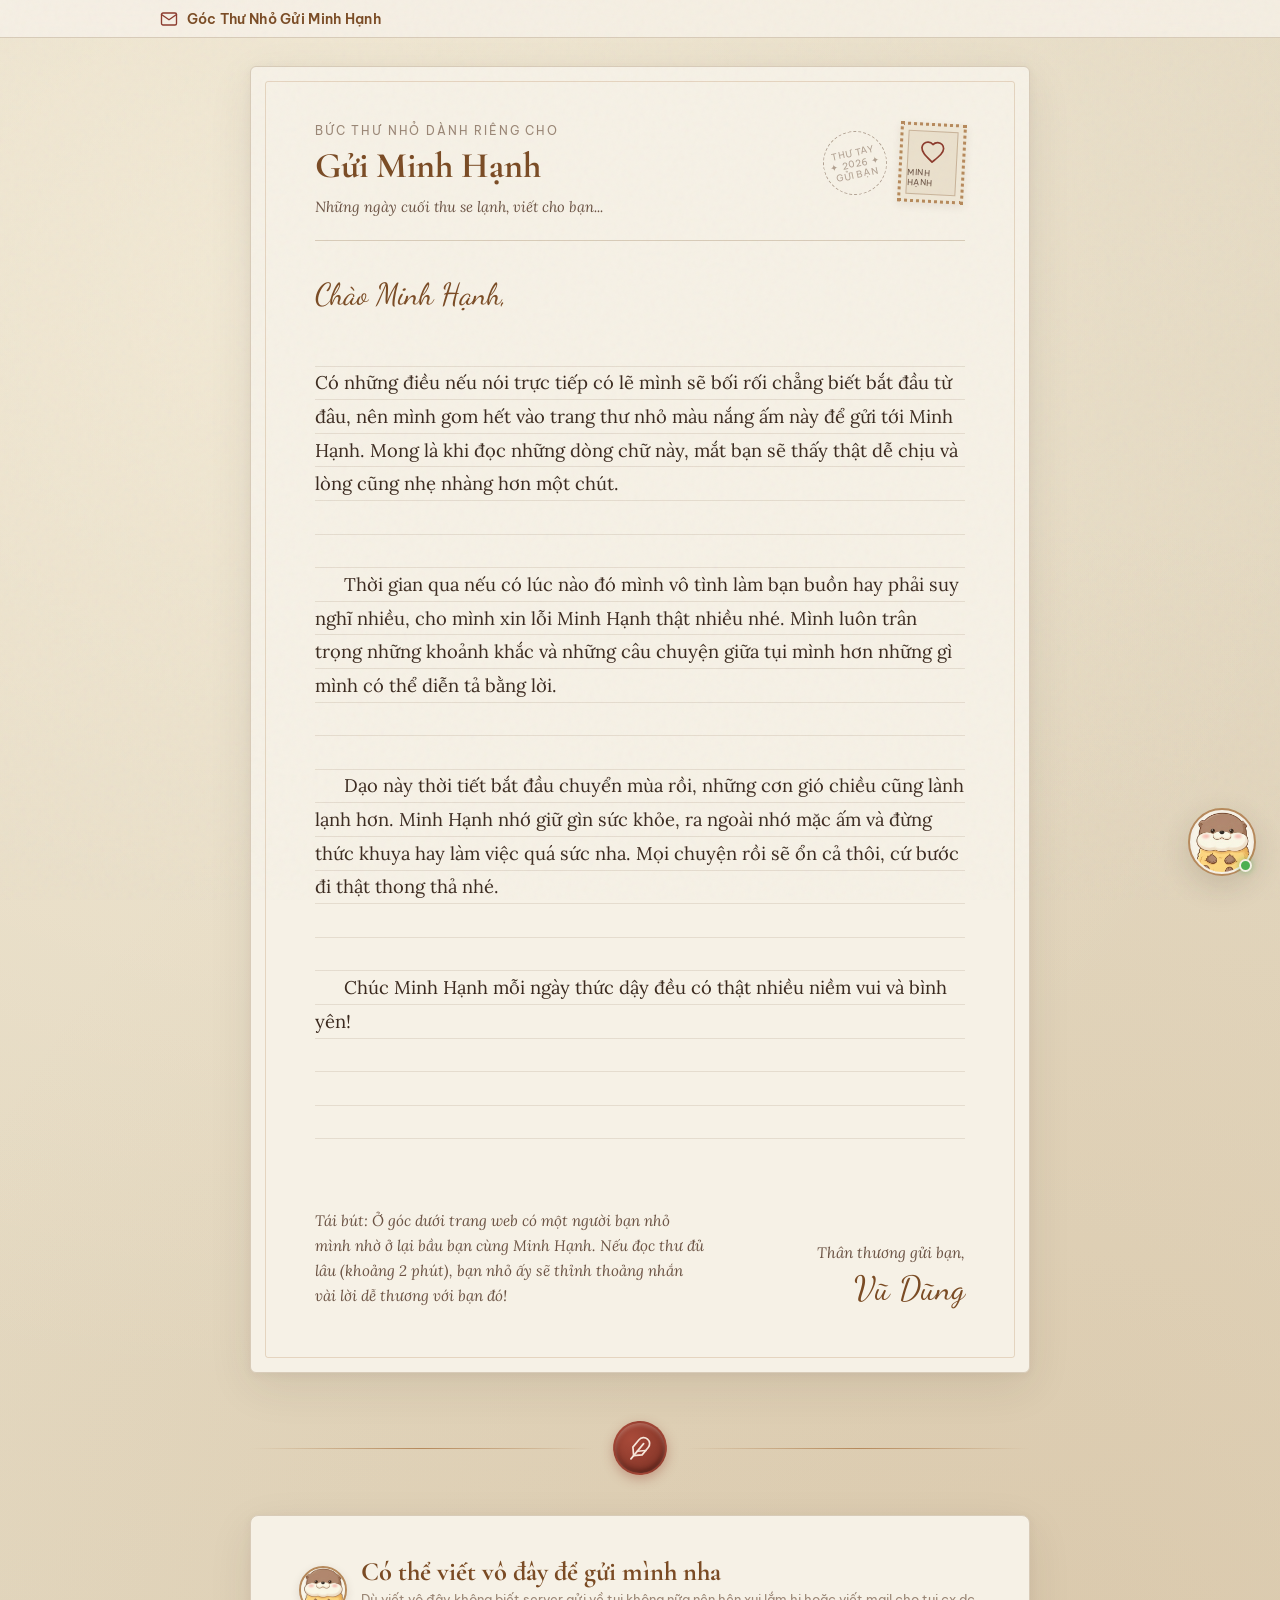
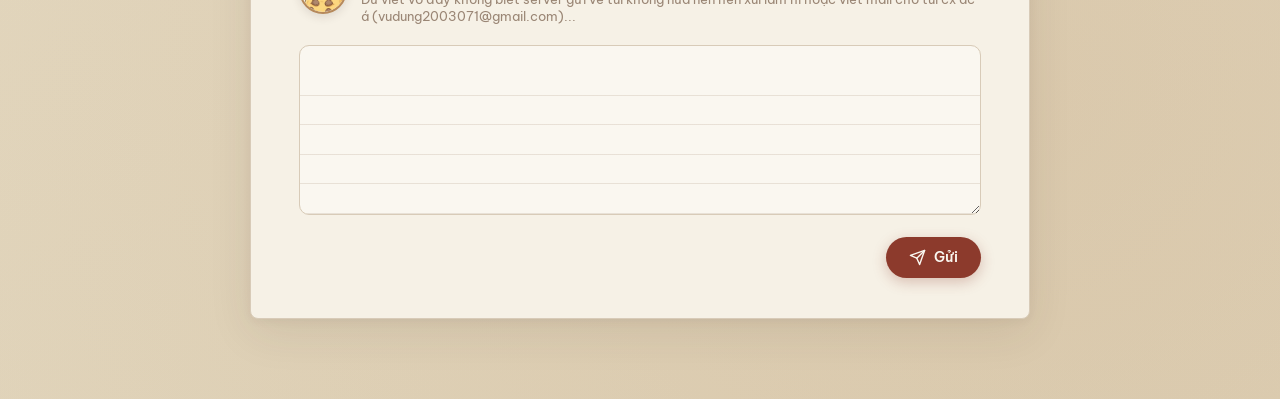
==== Thu_Gui_Minh_Hanh.html @ ae7833de "Cau hinh GitHub Pages, che do viet thu tren link va thong bao tin nhan ve email" ====
<!DOCTYPE html>
<html lang="vi">
<head>
  <meta charset="UTF-8" />
  <meta name="viewport" content="width=device-width, initial-scale=1.0" />
  <title>Thư Gửi Minh Hạnh 💌</title>

  <!-- Google Fonts hỗ trợ đầy đủ Tiếng Việt, tối ưu cho việc đọc thư và sách -->
  <link rel="preconnect" href="https://fonts.googleapis.com">
  <link rel="preconnect" href="https://fonts.gstatic.com" crossorigin>
  <link href="https://fonts.googleapis.com/css2?family=Be+Vietnam+Pro:ital,wght@0,400;0,500;0,600;1,400&family=Cormorant+Garamond:ital,wght@0,600;0,700;1,600&family=Dancing+Script:wght@600;700&family=Lora:ital,wght@0,400;0,500;0,600;1,400&family=Merriweather:ital,wght@0,300;0,400;1,300&family=Patrick+Hand&display=swap" rel="stylesheet">

  
  <style id="embeddedStyles">
/* ==========================================================================
   THƯ GỬI MINH HẠNH — Vintage Warm Sepia Reading & Letter Stationery Theme
   Bảng màu được nghiên cứu theo tiêu chuẩn Reading Mode (Kindle Sepia / Slowly)
   giúp mắt dễ chịu tối đa khi đọc và viết thư lâu.
   ========================================================================== */

:root {
  /* Warm Sepia & Cream Paper Palette (Chống mỏi mắt, dịu nhẹ) */
  --bg-ambient: #E8DEC8;          /* Nền ngoài: Vàng nâu nhạt ấm áp */
  --bg-ambient-grad: #DFD2B8;     /* Độ chuyển sắc viền ngoài */
  --paper-bg: #F6F1E6;            /* Nền trang giấy chính: Kem ngà ấm */
  --paper-card: #EFE7D6;          /* Nền thẻ phụ / khung hồi âm */
  --paper-elevated: #FAF7F0;      /* Bề mặt nổi nhẹ */
  --ink-primary: #3B2A1F;         /* Màu mực chính: Nâu đen cổ điển (dịu hơn đen thuần) */
  --ink-secondary: #6B5344;       /* Màu mực phụ: Nâu trầm ấm */
  --ink-muted: #9A8675;           /* Chữ chú thích / thời gian */
  --sepia-accent: #7A4B24;        /* Điểm nhấn tiêu đề: Nâu Sepia cổ điển */
  --sepia-gold: #B6895B;          /* Viền trang trí vàng đồng nhạt */
  --wax-seal: #8C3A2C;            /* Đỏ nâu con dấu sáp niêm phong */
  --wax-seal-hover: #732D21;
  --line-rule: rgba(138, 110, 83, 0.16); /* Dòng kẻ giấy viết thư */
  --border-soft: #D8CBB8;         /* Viền mảnh trang giấy */
  --shadow-paper: 0 14px 45px rgba(59, 42, 31, 0.09), 0 2px 10px rgba(59, 42, 31, 0.05);
  --shadow-float: 0 10px 30px rgba(59, 42, 31, 0.16);

  /* Typography */
  --font-body: 'Lora', Georgia, serif;
  --font-heading: 'Cormorant Garamond', 'Playfair Display', Georgia, serif;
  --font-ui: 'Be Vietnam Pro', -apple-system, BlinkMacSystemFont, sans-serif;
  --font-script: 'Dancing Script', cursive;

  --letter-font-size: 1.15rem;
  --letter-line-height: 2.1rem;
}

/* Chế độ Giấy Sepia Đậm (Cổ điển sâu lắng) */
body[data-theme="deep-sepia"] {
  --bg-ambient: #DEC9A8;
  --bg-ambient-grad: #D1B892;
  --paper-bg: #EFE2C9;
  --paper-card: #E5D4B5;
  --paper-elevated: #F5EAD6;
  --ink-primary: #332215;
  --ink-secondary: #5E432E;
  --ink-muted: #8C7057;
  --sepia-accent: #683B16;
  --border-soft: #CBB696;
  --line-rule: rgba(115, 84, 54, 0.18);
}

/* Chế độ Ban Đêm Ấm (Night Sepia - đọc buổi tối tắt đèn) */
body[data-theme="night-warm"] {
  --bg-ambient: #18120E;
  --bg-ambient-grad: #120D0A;
  --paper-bg: #231B15;
  --paper-card: #2C221B;
  --paper-elevated: #332820;
  --ink-primary: #E2D4C0;
  --ink-secondary: #B8A58E;
  --ink-muted: #85735F;
  --sepia-accent: #D6A26F;
  --sepia-gold: #9E7348;
  --wax-seal: #B55343;
  --wax-seal-hover: #C96352;
  --border-soft: #3D3026;
  --line-rule: rgba(214, 162, 111, 0.12);
  --shadow-paper: 0 16px 50px rgba(0, 0, 0, 0.45);
  --shadow-float: 0 12px 32px rgba(0, 0, 0, 0.55);
}

/* Tuỳ chọn Font chữ cho bức thư */
body[data-font="lora"] {
  --font-body: 'Lora', Georgia, serif;
}
body[data-font="merriweather"] {
  --font-body: 'Merriweather', Georgia, serif;
}
body[data-font="bevietnam"] {
  --font-body: 'Be Vietnam Pro', sans-serif;
}
body[data-font="handwriting"] {
  --font-body: 'Patrick Hand', cursive;
  --letter-font-size: 1.32rem;
}

* {
  box-sizing: border-box;
  margin: 0;
  padding: 0;
}

html {
  scroll-behavior: smooth;
}

body {
  background-color: var(--bg-ambient);
  background-image:
    radial-gradient(circle at 20% 15%, rgba(255, 248, 231, 0.45) 0%, transparent 55%),
    radial-gradient(circle at 80% 85%, rgba(182, 137, 91, 0.15) 0%, transparent 60%),
    linear-gradient(160deg, var(--bg-ambient) 0%, var(--bg-ambient-grad) 100%);
  color: var(--ink-primary);
  font-family: var(--font-body);
  min-height: 100vh;
  transition: background-color 0.4s ease, color 0.4s ease;
  overflow-x: hidden;
  position: relative;
}

/* Lớp vân giấy mịn (Paper Grain Texture) giúp dịu mắt như giấy thật */
.paper-grain-overlay {
  position: fixed;
  inset: 0;
  pointer-events: none;
  z-index: 999;
  opacity: 0.035;
  background-image: url("data:image/svg+xml,%3Csvg viewBox='0 0 200 200' xmlns='http://www.w3.org/2000/svg'%3E%3Cfilter id='noiseFilter'%3E%3CfeTurbulence type='fractalNoise' baseFrequency='0.8' numOctaves='3' stitchTiles='stitch'/%3E%3C/filter%3E%3Crect width='100%25' height='100%25' filter='url(%23noiseFilter)'/%3E%3C/svg%3E");
}

/* ==========================================================================
   THANH CÔNG CỤ ĐỌC & VIẾT THƯ (Reading & Writing Comfort Bar)
   ========================================================================== */
.top-comfort-bar {
  position: sticky;
  top: 0;
  z-index: 100;
  background: rgba(246, 241, 230, 0.88);
  backdrop-filter: blur(12px);
  -webkit-backdrop-filter: blur(12px);
  border-bottom: 1px solid var(--border-soft);
  padding: 0.6rem 1.25rem;
  font-family: var(--font-ui);
  transition: all 0.3s ease;
}

body[data-theme="night-warm"] .top-comfort-bar {
  background: rgba(35, 27, 21, 0.88);
}

.comfort-bar-inner {
  max-width: 960px;
  margin: 0 auto;
  display: flex;
  align-items: center;
  justify-content: space-between;
  flex-wrap: wrap;
  gap: 0.75rem;
}

.brand-badge {
  display: flex;
  align-items: center;
  gap: 0.55rem;
  font-size: 0.88rem;
  font-weight: 600;
  color: var(--sepia-accent);
  letter-spacing: 0.02em;
}

.brand-badge svg {
  width: 18px;
  height: 18px;
  color: var(--wax-seal);
}

.comfort-controls {
  display: flex;
  align-items: center;
  flex-wrap: wrap;
  gap: 0.5rem;
}

.control-group {
  display: inline-flex;
  align-items: center;
  background: var(--paper-card);
  border: 1px solid var(--border-soft);
  border-radius: 999px;
  padding: 0.2rem 0.35rem;
  gap: 0.2rem;
}

.control-btn {
  background: transparent;
  border: none;
  color: var(--ink-secondary);
  font-family: var(--font-ui);
  font-size: 0.78rem;
  font-weight: 500;
  padding: 0.3rem 0.65rem;
  border-radius: 999px;
  cursor: pointer;
  transition: all 0.2s ease;
  display: inline-flex;
  align-items: center;
  gap: 0.3rem;
}

.control-btn:hover {
  color: var(--ink-primary);
  background: rgba(122, 75, 36, 0.08);
}

.control-btn.active {
  background: var(--sepia-accent);
  color: #FAF7F0;
  box-shadow: 0 2px 6px rgba(122, 75, 36, 0.25);
}

.theme-dot {
  width: 14px;
  height: 14px;
  border-radius: 50%;
  border: 1.5px solid rgba(59, 42, 31, 0.3);
  display: inline-block;
}
.theme-dot.cream { background: #F6F1E6; }
.theme-dot.sepia { background: #E5D1B0; }
.theme-dot.night { background: #261D16; border-color: #9E7348; }

.font-select {
  background: transparent;
  border: none;
  color: var(--ink-secondary);
  font-family: var(--font-ui);
  font-size: 0.78rem;
  font-weight: 500;
  padding: 0.25rem 0.5rem;
  cursor: pointer;
  outline: none;
}

body[data-theme="night-warm"] .font-select option {
  background: #231B15;
  color: #E2D4C0;
}

/* Thanh công cụ dành cho người viết thư (Writer Toolbar) */
.writer-action-bar {
  max-width: 820px;
  margin: 1.25rem auto 0;
  padding: 0 1.25rem;
  font-family: var(--font-ui);
}

.writer-banner {
  background: var(--paper-elevated);
  border: 1px dashed var(--sepia-gold);
  border-radius: 14px;
  padding: 0.85rem 1.15rem;
  display: flex;
  align-items: center;
  justify-content: space-between;
  flex-wrap: wrap;
  gap: 0.75rem;
  box-shadow: 0 4px 15px rgba(59, 42, 31, 0.04);
}

.writer-status {
  display: flex;
  align-items: center;
  gap: 0.6rem;
  font-size: 0.84rem;
  color: var(--ink-secondary);
}

.status-pill {
  background: rgba(140, 58, 44, 0.12);
  color: var(--wax-seal);
  font-weight: 600;
  padding: 0.22rem 0.65rem;
  border-radius: 999px;
  font-size: 0.76rem;
}

.writer-buttons {
  display: flex;
  align-items: center;
  flex-wrap: wrap;
  gap: 0.5rem;
}

.btn-action {
  font-family: var(--font-ui);
  font-size: 0.8rem;
  font-weight: 500;
  padding: 0.45rem 0.9rem;
  border-radius: 8px;
  border: 1px solid var(--border-soft);
  background: var(--paper-bg);
  color: var(--ink-primary);
  cursor: pointer;
  display: inline-flex;
  align-items: center;
  gap: 0.4rem;
  transition: all 0.2s ease;
}

.btn-action:hover {
  border-color: var(--sepia-gold);
  background: var(--paper-card);
  transform: translateY(-1px);
}

.btn-action.primary {
  background: var(--wax-seal);
  color: #FAF7F0;
  border-color: var(--wax-seal);
}

.btn-action.primary:hover {
  background: var(--wax-seal-hover);
}

/* Chế độ chỉ đọc (Khi khóa thư hoặc xuất cho Minh Hạnh) */
body.read-only-mode .writer-only {
  display: none !important;
}

/* ==========================================================================
   KHUNG TRANG GIẤY VIẾT THƯ CHÍNH (Main Letter Stationery Container)
   ========================================================================== */
.main-wrapper {
  max-width: 820px;
  margin: 1.75rem auto 5rem;
  padding: 0 1.25rem;
}

.letter-stationery {
  background-color: var(--paper-bg);
  border: 1px solid var(--border-soft);
  border-radius: 6px;
  box-shadow: var(--shadow-paper);
  padding: 3.5rem 4rem 4rem;
  position: relative;
  transition: background-color 0.4s ease, border-color 0.4s ease, box-shadow 0.4s ease;
}

/* Viền đôi cổ điển bên trong trang thư */
.letter-stationery::before {
  content: "";
  position: absolute;
  inset: 14px;
  border: 1px solid rgba(182, 137, 91, 0.28);
  pointer-events: none;
  border-radius: 3px;
}

/* Con dấu bưu điện & Hoa khô trang trí góc thư */
.postal-header {
  display: flex;
  justify-content: space-between;
  align-items: flex-start;
  margin-bottom: 2.2rem;
  padding-bottom: 1.5rem;
  border-bottom: 1px solid var(--border-soft);
  position: relative;
}

.recipient-badge {
  display: flex;
  flex-direction: column;
  gap: 0.35rem;
}

.postal-label {
  font-family: var(--font-ui);
  font-size: 0.72rem;
  text-transform: uppercase;
  letter-spacing: 0.16em;
  color: var(--ink-muted);
}

.letter-main-title {
  font-family: var(--font-heading);
  font-size: 2.25rem;
  font-weight: 700;
  color: var(--sepia-accent);
  line-height: 1.2;
  outline: none;
}

.letter-date-place {
  font-family: var(--font-body);
  font-style: italic;
  font-size: 0.92rem;
  color: var(--ink-secondary);
  margin-top: 0.25rem;
  outline: none;
}

/* Tem thư cổ điển góc phải */
.vintage-stamp-box {
  display: flex;
  align-items: center;
  gap: 0.75rem;
  user-select: none;
}

.postmark-circle {
  width: 64px;
  height: 64px;
  border: 1.5px dashed var(--ink-muted);
  border-radius: 50%;
  display: flex;
  flex-direction: column;
  align-items: center;
  justify-content: center;
  font-family: var(--font-ui);
  font-size: 0.58rem;
  color: var(--ink-muted);
  text-transform: uppercase;
  letter-spacing: 0.08em;
  transform: rotate(-12deg);
  opacity: 0.75;
}

.stamp-frame {
  width: 66px;
  height: 80px;
  background: var(--paper-card);
  border: 3px dotted var(--sepia-gold);
  padding: 5px;
  display: flex;
  flex-direction: column;
  align-items: center;
  justify-content: center;
  box-shadow: 0 3px 8px rgba(59, 42, 31, 0.08);
  transform: rotate(3deg);
}

.stamp-inner {
  width: 100%;
  height: 100%;
  border: 1px solid rgba(122, 75, 36, 0.3);
  display: flex;
  flex-direction: column;
  align-items: center;
  justify-content: center;
  background: rgba(182, 137, 91, 0.08);
  color: var(--wax-seal);
}

.stamp-inner span {
  font-family: var(--font-ui);
  font-size: 0.52rem;
  letter-spacing: 0.06em;
  margin-top: 3px;
  color: var(--ink-secondary);
}

/* Lời chào đầu thư */
.letter-salutation {
  font-family: var(--font-script);
  font-size: 1.9rem;
  color: var(--sepia-accent);
  margin-bottom: 1.25rem;
  outline: none;
}

/* Phần thân bức thư (Có dòng kẻ trang giấy viết thư tùy chọn) */
.letter-body-container {
  position: relative;
  min-height: 340px;
}

.letter-body-container.lined-paper {
  background-image: repeating-linear-gradient(
    to bottom,
    transparent 0px,
    transparent calc(var(--letter-line-height) - 1px),
    var(--line-rule) calc(var(--letter-line-height) - 1px),
    var(--line-rule) var(--letter-line-height)
  );
  background-attachment: local;
}

.letter-content {
  font-family: var(--font-body);
  font-size: var(--letter-font-size);
  line-height: var(--letter-line-height);
  color: var(--ink-primary);
  outline: none;
  white-space: pre-wrap;
  word-break: break-word;
}

.letter-content p {
  margin-bottom: var(--letter-line-height);
  text-indent: 1.8rem;
}

.letter-content p:first-child {
  text-indent: 0;
}

/* Hiệu ứng khi đang ở chế độ chỉnh sửa thư */
body:not(.read-only-mode) [contenteditable="true"] {
  border-radius: 6px;
  transition: background-color 0.2s ease, box-shadow 0.2s ease;
}

body:not(.read-only-mode) [contenteditable="true"]:hover {
  background-color: rgba(182, 137, 91, 0.06);
}

body:not(.read-only-mode) [contenteditable="true"]:focus {
  background-color: rgba(182, 137, 91, 0.09);
  box-shadow: 0 0 0 2px rgba(182, 137, 91, 0.28);
}

/* Chữ ký & Con dấu sáp cuối thư */
.letter-footer {
  margin-top: 2.8rem;
  padding-top: 1.5rem;
  display: flex;
  justify-content: space-between;
  align-items: flex-end;
  flex-wrap: wrap;
  gap: 1.5rem;
}

.letter-postscript {
  max-width: 60%;
  font-size: 0.95rem;
  font-style: italic;
  color: var(--ink-secondary);
  line-height: 1.65;
  outline: none;
}

.letter-signature-block {
  text-align: right;
  margin-left: auto;
}

.signature-closing {
  font-size: 0.95rem;
  font-style: italic;
  color: var(--ink-secondary);
  margin-bottom: 0.4rem;
  outline: none;
}

.signature-name {
  font-family: var(--font-script);
  font-size: 2.1rem;
  color: var(--sepia-accent);
  outline: none;
}

/* Con dấu sáp trang trí giữa trang thư và phần hồi âm */
.wax-seal-divider {
  display: flex;
  align-items: center;
  justify-content: center;
  margin: 3rem 0 2.5rem;
  gap: 1.2rem;
}

.divider-line {
  flex: 1;
  height: 1px;
  background: linear-gradient(90deg, transparent, var(--sepia-gold), transparent);
}

.wax-seal-emblem {
  width: 54px;
  height: 54px;
  border-radius: 50%;
  background: radial-gradient(circle at 35% 30%, #A84A39, var(--wax-seal) 65%, #5C2218 100%);
  box-shadow:
    0 4px 12px rgba(140, 58, 44, 0.35),
    inset 0 2px 4px rgba(255, 210, 195, 0.35),
    inset 0 -3px 6px rgba(45, 14, 9, 0.5);
  display: flex;
  align-items: center;
  justify-content: center;
  color: #F6E6D9;
  border: 2px solid rgba(168, 74, 57, 0.6);
  transform: rotate(-5deg);
}

/* ==========================================================================
   PHẦN HỒI ÂM: "Nếu muốn nói gì với mình thì nói vô đây nha"
   Con trỏ gõ đến đâu -> Avatar của Bot hiện ra và đi theo đến đó!
   ========================================================================== */
.reply-section {
  background-color: var(--paper-bg);
  border: 1px solid var(--border-soft);
  border-radius: 8px;
  padding: 2.5rem 3rem;
  box-shadow: var(--shadow-paper);
  position: relative;
}

.reply-header {
  display: flex;
  align-items: center;
  gap: 0.85rem;
  margin-bottom: 1.25rem;
}

.reply-header-icon {
  width: 48px;
  height: 48px;
  border-radius: 50%;
  background: var(--paper-card);
  border: 2px solid var(--sepia-gold);
  display: flex;
  align-items: center;
  justify-content: center;
  flex-shrink: 0;
  overflow: hidden;
  box-shadow: 0 3px 10px rgba(59, 42, 31, 0.12);
}

.bot-chibi-img {
  width: 100%;
  height: 100%;
  object-fit: cover;
  border-radius: 50%;
  display: block;
  user-select: none;
  -webkit-user-drag: none;
}

.reply-title {
  font-family: var(--font-heading);
  font-size: 1.65rem;
  font-weight: 700;
  color: var(--sepia-accent);
}

.reply-subtitle {
  font-family: var(--font-ui);
  font-size: 0.84rem;
  color: var(--ink-muted);
  margin-top: 0.15rem;
}

/* Khung bọc Textarea có Caret Tracker (Bot Avatar chạy theo con trỏ) */
.caret-tracker-wrapper {
  position: relative;
  margin-top: 1rem;
}

.reply-textarea {
  width: 100%;
  min-height: 170px;
  padding: 1.25rem 1.35rem;
  font-family: var(--font-body);
  font-size: 1.08rem;
  line-height: 1.85rem;
  color: var(--ink-primary);
  background-color: var(--paper-elevated);
  border: 1.5px solid var(--border-soft);
  border-radius: 10px;
  resize: vertical;
  outline: none;
  transition: border-color 0.25s ease, box-shadow 0.25s ease;
  background-image: repeating-linear-gradient(
    to bottom,
    transparent 0px,
    transparent calc(1.85rem - 1px),
    var(--line-rule) calc(1.85rem - 1px),
    var(--line-rule) 1.85rem
  );
  background-attachment: local;
  background-position: 0 1.25rem;
}

.reply-textarea::placeholder {
  color: var(--ink-muted);
  font-style: italic;
}

.reply-textarea:focus {
  border-color: var(--sepia-gold);
  box-shadow: 0 0 0 3px rgba(182, 137, 91, 0.18);
}

/* Mirror Div ẩn dùng để tính chính xác tọa độ (X, Y) của con trỏ đang gõ */
.textarea-caret-mirror {
  position: absolute;
  top: 0;
  left: 0;
  max-height: 100%;
  overflow: hidden;
  visibility: hidden;
  pointer-events: none;
  white-space: pre-wrap;
  word-wrap: break-word;
  overflow-wrap: break-word;
  padding: 1.25rem 1.35rem;
  font-family: var(--font-body);
  font-size: 1.08rem;
  line-height: 1.85rem;
  border: 1.5px solid transparent;
}

/* Avatar con Bot chạy theo con trỏ chữ (Caret-Following Bot Avatar) */
.caret-bot-avatar {
  position: absolute;
  top: 0;
  left: 0;
  width: 46px;
  height: 46px;
  pointer-events: none;
  z-index: 25;
  opacity: 0;
  transform: translate(6px, -36px) scale(0.75);
  transition:
    top 0.08s cubic-bezier(0.22, 1, 0.36, 1),
    left 0.08s cubic-bezier(0.22, 1, 0.36, 1),
    opacity 0.22s ease,
    transform 0.22s cubic-bezier(0.34, 1.56, 0.64, 1);
  filter: drop-shadow(0 5px 10px rgba(59, 42, 31, 0.24));
}

.caret-bot-avatar.active {
  opacity: 1;
  transform: translate(4px, -38px) scale(1);
}

.caret-bot-avatar.typing-pulse .caret-bot-inner {
  animation: caretBotBob 0.36s ease infinite alternate;
}

.caret-bot-inner {
  width: 100%;
  height: 100%;
  border-radius: 50%;
  background: var(--paper-bg);
  border: 2.5px solid var(--sepia-gold);
  display: flex;
  align-items: center;
  justify-content: center;
  position: relative;
}

/* Đuôi trỏ nhỏ dưới avatar chỉ vào đúng vị trí con trỏ đang gõ */
.caret-bot-inner::after {
  content: "";
  position: absolute;
  bottom: -6px;
  left: 6px;
  width: 8px;
  height: 8px;
  background: var(--paper-bg);
  border-right: 2px solid var(--sepia-gold);
  border-bottom: 2px solid var(--sepia-gold);
  transform: rotate(45deg);
}

.caret-bot-status-dot {
  position: absolute;
  top: -2px;
  right: -2px;
  width: 10px;
  height: 10px;
  border-radius: 50%;
  background: #D96B52;
  border: 1.5px solid var(--paper-bg);
}

@keyframes caretBotBob {
  0% { transform: translateY(0px) rotate(-3deg); }
  100% { transform: translateY(-4px) rotate(4deg); }
}

/* Thông tin phụ & nút gửi email */
.reply-meta-row {
  display: flex;
  align-items: center;
  justify-content: space-between;
  flex-wrap: wrap;
  gap: 1rem;
  margin-top: 1.15rem;
  font-family: var(--font-ui);
}

.sender-name-input {
  padding: 0.6rem 0.95rem;
  border-radius: 8px;
  border: 1px solid var(--border-soft);
  background: var(--paper-elevated);
  color: var(--ink-primary);
  font-family: var(--font-ui);
  font-size: 0.86rem;
  outline: none;
  min-width: 240px;
  transition: border-color 0.2s ease;
}

.sender-name-input:focus {
  border-color: var(--sepia-gold);
}

.reply-submit-group {
  display: flex;
  align-items: center;
  flex-wrap: wrap;
  gap: 0.65rem;
}

.btn-send-email {
  background: var(--wax-seal);
  color: #FAF7F0;
  border: none;
  padding: 0.72rem 1.45rem;
  border-radius: 999px;
  font-family: var(--font-ui);
  font-size: 0.9rem;
  font-weight: 600;
  cursor: pointer;
  display: inline-flex;
  align-items: center;
  gap: 0.5rem;
  box-shadow: 0 4px 14px rgba(140, 58, 44, 0.28);
  transition: all 0.25s ease;
}

.btn-send-email:hover:not(:disabled) {
  background: var(--wax-seal-hover);
  transform: translateY(-1px);
  box-shadow: 0 6px 18px rgba(140, 58, 44, 0.36);
}

.btn-send-email:disabled {
  opacity: 0.65;
  cursor: wait;
}

.btn-mailto-fallback {
  background: transparent;
  color: var(--ink-secondary);
  border: 1px solid var(--border-soft);
  padding: 0.68rem 1.1rem;
  border-radius: 999px;
  font-family: var(--font-ui);
  font-size: 0.82rem;
  font-weight: 500;
  cursor: pointer;
  display: inline-flex;
  align-items: center;
  gap: 0.4rem;
  transition: all 0.2s ease;
  text-decoration: none;
}

.btn-mailto-fallback:hover {
  background: var(--paper-card);
  color: var(--ink-primary);
  border-color: var(--sepia-gold);
}

.email-feedback-box {
  margin-top: 1rem;
  padding: 0.85rem 1.1rem;
  border-radius: 8px;
  font-family: var(--font-ui);
  font-size: 0.86rem;
  line-height: 1.5;
  display: none;
}

.email-feedback-box.success {
  display: block;
  background: rgba(74, 124, 89, 0.12);
  border: 1px solid rgba(74, 124, 89, 0.35);
  color: #2E5A3B;
}

body[data-theme="night-warm"] .email-feedback-box.success {
  color: #98D4A9;
}

.email-feedback-box.info {
  display: block;
  background: rgba(182, 137, 91, 0.15);
  border: 1px solid var(--sepia-gold);
  color: var(--ink-primary);
}

/* ==========================================================================
   CON BOT ĐỒNG HÀNH GÓC TRANG WEB (Companion Message Bot)
   - 2 phút đầu vào web: Im lặng (không hiện tin nhắn)
   - Sau 2 phút: Random 1 trong 4 câu, hiện 30s -> ẩn 15s -> lặp lại
   ========================================================================== */
.companion-bot-widget {
  position: fixed;
  bottom: 24px;
  right: 24px;
  z-index: 200;
  display: flex;
  flex-direction: column;
  align-items: flex-end;
  gap: 10px;
  pointer-events: none;
}

/* Bong bóng tin nhắn của Bot */
.bot-message-bubble {
  pointer-events: auto;
  max-width: 290px;
  background: var(--paper-elevated);
  border: 1.5px solid var(--sepia-gold);
  border-radius: 18px 18px 4px 18px;
  padding: 0.9rem 1.1rem 1rem;
  box-shadow: var(--shadow-float);
  font-family: var(--font-ui);
  color: var(--ink-primary);
  position: relative;
  opacity: 0;
  visibility: hidden;
  transform: translateY(14px) scale(0.92);
  transform-origin: bottom right;
  transition:
    opacity 0.45s cubic-bezier(0.22, 1, 0.36, 1),
    transform 0.45s cubic-bezier(0.34, 1.56, 0.64, 1),
    visibility 0.45s;
}

.bot-message-bubble.visible {
  opacity: 1;
  visibility: visible;
  transform: translateY(0) scale(1);
}

.bot-bubble-header {
  display: flex;
  align-items: center;
  justify-content: space-between;
  gap: 0.5rem;
  margin-bottom: 0.35rem;
}

.bot-sender-tag {
  font-size: 0.7rem;
  font-weight: 600;
  color: var(--sepia-accent);
  display: inline-flex;
  align-items: center;
  gap: 0.3rem;
}

.bot-sender-dot {
  width: 6px;
  height: 6px;
  border-radius: 50%;
  background: #5B8C5A;
  display: inline-block;
}

.bot-message-text {
  font-family: var(--font-body);
  font-size: 0.98rem;
  line-height: 1.5;
  color: var(--ink-primary);
  font-weight: 500;
}

/* Thanh thời gian mảnh 30s dưới đáy tin nhắn */
.bot-timer-bar {
  position: absolute;
  bottom: 0;
  left: 12px;
  right: 4px;
  height: 2.5px;
  background: rgba(182, 137, 91, 0.18);
  border-radius: 2px;
  overflow: hidden;
}

.bot-timer-fill {
  height: 100%;
  width: 100%;
  background: var(--sepia-gold);
  transform-origin: left center;
}

.bot-message-bubble.visible .bot-timer-fill {
  animation: botCountdown30s 30s linear forwards;
}

@keyframes botCountdown30s {
  from { transform: scaleX(1); }
  to { transform: scaleX(0); }
}

/* Nút Avatar tròn của Bot ở góc phải dưới */
.bot-avatar-dock {
  pointer-events: auto;
  cursor: pointer;
  width: 68px;
  height: 68px;
  padding: 2px;
  border-radius: 50%;
  background: var(--paper-bg);
  border: 2.5px solid var(--sepia-gold);
  box-shadow: var(--shadow-float);
  display: flex;
  align-items: center;
  justify-content: center;
  position: relative;
  transition: transform 0.3s ease, border-color 0.3s ease;
}

.bot-avatar-dock:hover {
  transform: scale(1.05);
}

.bot-avatar-dock.speaking {
  border-color: var(--wax-seal);
  animation: botGentleFloat 2.8s ease-in-out infinite;
}

@keyframes botGentleFloat {
  0%, 100% { transform: translateY(0); }
  50% { transform: translateY(-5px); }
}

/* Chấm trạng thái trên Avatar Bot (luôn xanh hoạt động) */
.bot-presence-badge {
  position: absolute;
  bottom: 2px;
  right: 2px;
  width: 13px;
  height: 13px;
  border-radius: 50%;
  background: #4CAF50;
  border: 2px solid var(--paper-bg);
  box-shadow: 0 0 6px rgba(76, 175, 80, 0.6);
  transition: background-color 0.3s ease;
}

.bot-avatar-dock.speaking .bot-presence-badge {
  background: #4CAF50;
}

/* ==========================================================================
   BẢNG QUẢN LÝ & VIẾT THƯ TRÊN LINK DÀNH CHO VŨ DŨNG (Ẩn mặc định với Minh Hạnh)
   Mở bằng link ?viet=1 hoặc ?hopthu=1 hoặc bấm 3 lần vào con tem góc phải thư
   ========================================================================== */
.author-admin-panel {
  max-width: 820px;
  margin: 1.25rem auto 0;
  padding: 0 1.25rem;
  font-family: var(--font-ui);
  display: none;
}

body:not(.read-only-mode) .author-admin-panel,
body.show-admin-panel .author-admin-panel {
  display: block;
}

.author-card {
  background: var(--paper-elevated);
  border: 1.5px dashed var(--sepia-gold);
  border-radius: 14px;
  padding: 1.15rem 1.35rem;
  box-shadow: 0 6px 20px rgba(59, 42, 31, 0.07);
}

.author-card-header {
  display: flex;
  align-items: center;
  justify-content: space-between;
  flex-wrap: wrap;
  gap: 0.75rem;
  margin-bottom: 0.85rem;
}

.author-card-title {
  display: flex;
  align-items: center;
  gap: 0.55rem;
  font-size: 0.92rem;
  font-weight: 600;
  color: var(--sepia-accent);
}

.author-help-text {
  font-size: 0.82rem;
  color: var(--ink-secondary);
  line-height: 1.55;
  margin-bottom: 0.9rem;
}

.author-actions-row {
  display: flex;
  align-items: center;
  flex-wrap: wrap;
  gap: 0.55rem;
}

.author-toast {
  margin-top: 0.75rem;
  padding: 0.65rem 0.95rem;
  border-radius: 8px;
  font-size: 0.82rem;
  background: rgba(74, 124, 89, 0.14);
  border: 1px solid rgba(74, 124, 89, 0.35);
  color: #2E5A3B;
  display: none;
}

.author-inbox-box {
  margin-top: 1rem;
  padding-top: 0.9rem;
  border-top: 1px solid var(--border-soft);
}

.author-inbox-header {
  display: flex;
  align-items: center;
  justify-content: space-between;
  flex-wrap: wrap;
  gap: 0.5rem;
  margin-bottom: 0.6rem;
}

.author-inbox-title {
  font-size: 0.85rem;
  font-weight: 600;
  color: var(--ink-primary);
}

.author-inbox-list {
  display: flex;
  flex-direction: column;
  gap: 0.55rem;
  max-height: 260px;
  overflow-y: auto;
}

.inbox-msg-item {
  background: var(--paper-bg);
  border: 1px solid var(--border-soft);
  border-radius: 8px;
  padding: 0.65rem 0.9rem;
  font-size: 0.84rem;
}

.inbox-msg-meta {
  font-size: 0.74rem;
  color: var(--ink-muted);
  margin-bottom: 0.25rem;
  display: flex;
  justify-content: space-between;
}

.inbox-msg-body {
  color: var(--ink-primary);
  white-space: pre-wrap;
  word-break: break-word;
  font-family: var(--font-body);
  font-size: 0.95rem;
}

/* ==========================================================================
   RESPONSIVE CHO ĐIỆN THOẠI & TABLET
   ========================================================================== */
@media (max-width: 768px) {
  .letter-stationery {
    padding: 2.2rem 1.5rem 2.5rem;
  }

  .letter-stationery::before {
    inset: 8px;
  }

  .postal-header {
    flex-direction: column-reverse;
    gap: 1rem;
  }

  .vintage-stamp-box {
    align-self: flex-end;
  }

  .letter-main-title {
    font-size: 1.75rem;
  }

  .letter-postscript {
    max-width: 100%;
  }

  .reply-section {
    padding: 1.75rem 1.35rem;
  }

  .companion-bot-widget {
    bottom: 16px;
    right: 16px;
  }

  .bot-message-bubble {
    max-width: 250px;
  }
}

  </style>
</head>
<body data-theme="warm-cream" data-font="lora" class="read-only-mode">
  <!-- Lớp phủ vân giấy mịn tạo cảm giác trang giấy thật, chống chói mắt -->
  <div class="paper-grain-overlay" aria-hidden="true"></div>

  <!-- ========================================================================
       THANH TIÊU ĐỀ TRANG THƯ (Chỉ giữ lại tiêu đề Góc Thư Nhỏ Gửi Minh Hạnh)
       ======================================================================== -->
  <header class="top-comfort-bar">
    <div class="comfort-bar-inner">
      <div class="brand-badge">
        <svg viewBox="0 0 24 24" fill="none" stroke="currentColor" stroke-width="1.8" stroke-linecap="round" stroke-linejoin="round">
          <path d="M4 4h16c1.1 0 2 .9 2 2v12c0 1.1-.9 2-2 2H4c-1.1 0-2-.9-2-2V6c0-1.1.9-2 2-2z"></path>
          <polyline points="22,6 12,13 2,6"></polyline>
        </svg>
        <span>Góc Thư Nhỏ Gửi Minh Hạnh</span>
      </div>
    </div>
  </header>

  <!-- ========================================================================
       BẢNG QUẢN LÝ & VIẾT THƯ TRÊN LINK (Chỉ hiện khi Vũ Dũng mở ?viet=1 hoặc ?hopthu=1)
       Hoàn toàn ẩn khi Minh Hạnh mở link bình thường
       ======================================================================== -->
  <section class="author-admin-panel" id="authorAdminPanel" aria-label="Bảng viết thư và nhận thông báo">
    <div class="author-card">
      <div class="author-card-header">
        <div class="author-card-title">
          <span class="status-pill" id="saveStatusBadge">✍️ Chế độ Viết Thư & Quản Lý (Dành riêng cho Vũ Dũng)</span>
        </div>
        <button type="button" class="btn-action" id="btnLockView" title="Ẩn thanh công cụ để xem đúng giao diện Minh Hạnh nhìn thấy">
          👁️ Xem như Minh Hạnh
        </button>
      </div>

      <p class="author-help-text" id="letterStatsText">
        Bạn có thể bấm trực tiếp vào tiêu đề hoặc nội dung bức thư bên dưới để viết/chỉnh sửa ngay trên link này, sau đó bấm <strong>"Lưu Thư Lên Link & Copy Link"</strong> để cập nhật cho Minh Hạnh.
      </p>

      <div class="author-actions-row">
        <button type="button" class="btn-action primary" id="btnSaveCloudLetter">
          💾 Lưu Thư Lên Link &amp; Copy Link Gửi Minh Hạnh
        </button>
        <button type="button" class="btn-action" id="btnEnablePushNotify">
          🔔 Bật Chuông Thông Báo Trực Tiếp
        </button>
        <button type="button" class="btn-action" id="btnTestEmailAlert">
          📧 Gửi Thử Thông Báo Về Email (vudung2003071@gmail.com)
        </button>
      </div>

      <div class="author-toast" id="authorToast"></div>

      <!-- Hộp thư hiển thị ngay mọi lời nhắn Minh Hạnh gửi trên web -->
      <div class="author-inbox-box">
        <div class="author-inbox-header">
          <span class="author-inbox-title">📬 Hộp thư lời nhắn Minh Hạnh đã gửi trên link này:</span>
          <button type="button" class="btn-action" id="btnRefreshInbox" style="padding: 0.25rem 0.65rem; font-size: 0.75rem;">
            🔄 Làm mới
          </button>
        </div>
        <div class="author-inbox-list" id="authorInboxList">
          <div class="inbox-msg-item">
            <div class="inbox-msg-meta">Đang kiểm tra hộp thư...</div>
          </div>
        </div>
      </div>
    </div>
  </section>

  <!-- ========================================================================
       TRANG GIẤY ĐỌC THƯ CHÍNH (Đã khóa chỉnh sửa, cố định Kem ấm & Font Lora)
       ======================================================================== -->
  <main class="main-wrapper">
    <article class="letter-stationery" aria-label="Bức thư gửi Minh Hạnh">
      <!-- Đầu thư: Tiêu đề, Ngày tháng & Tem thư cổ điển -->
      <header class="postal-header">
        <div class="recipient-badge">
          <span class="postal-label">Bức thư nhỏ dành riêng cho</span>
          <h1 class="letter-main-title" id="letterTitle" contenteditable="false" spellcheck="false">
            Gửi Minh Hạnh
          </h1>
          <div class="letter-date-place" id="letterDate" contenteditable="false" spellcheck="false">
            Những ngày cuối thu se lạnh, viết cho bạn...
          </div>
        </div>

        <div class="vintage-stamp-box" id="vintageStampBox" aria-hidden="true">
          <div class="postmark-circle">
            <span>THƯ TAY</span>
            <span>✦ 2026 ✦</span>
            <span>GỬI BẠN</span>
          </div>
          <div class="stamp-frame">
            <div class="stamp-inner">
              <svg width="26" height="26" viewBox="0 0 24 24" fill="none" stroke="currentColor" stroke-width="1.6" stroke-linecap="round" stroke-linejoin="round">
                <path d="M12 21.35l-1.45-1.32C5.4 15.36 2 12.28 2 8.5 2 5.42 4.42 3 7.5 3c1.74 0 3.41.81 4.5 2.09C13.09 3.81 14.76 3 16.5 3 19.58 3 22 5.42 22 8.5c0 3.78-3.4 6.86-8.55 11.54L12 21.35z"/>
              </svg>
              <span>MINH HẠNH</span>
            </div>
          </div>
        </div>
      </header>

      <!-- Lời chào mở đầu -->
      <div class="letter-salutation" id="letterSalutation" contenteditable="false" spellcheck="false">
        Chào Minh Hạnh,
      </div>

      <!-- Nội dung chính của bức thư -->
      <div class="letter-body-container lined-paper" id="letterBodyContainer">
        <div class="letter-content" id="letterBody" contenteditable="false" spellcheck="false">
<p>Có những điều nếu nói trực tiếp có lẽ mình sẽ bối rối chẳng biết bắt đầu từ đâu, nên mình gom hết vào trang thư nhỏ màu nắng ấm này để gửi tới Minh Hạnh. Mong là khi đọc những dòng chữ này, mắt bạn sẽ thấy thật dễ chịu và lòng cũng nhẹ nhàng hơn một chút.</p>
<p>Thời gian qua nếu có lúc nào đó mình vô tình làm bạn buồn hay phải suy nghĩ nhiều, cho mình xin lỗi Minh Hạnh thật nhiều nhé. Mình luôn trân trọng những khoảnh khắc và những câu chuyện giữa tụi mình hơn những gì mình có thể diễn tả bằng lời.</p>
<p>Dạo này thời tiết bắt đầu chuyển mùa rồi, những cơn gió chiều cũng lành lạnh hơn. Minh Hạnh nhớ giữ gìn sức khỏe, ra ngoài nhớ mặc ấm và đừng thức khuya hay làm việc quá sức nha. Mọi chuyện rồi sẽ ổn cả thôi, cứ bước đi thật thong thả nhé.</p>
<p>Chúc Minh Hạnh mỗi ngày thức dậy đều có thật nhiều niềm vui và bình yên!</p>
        </div>
      </div>

      <!-- Cuối thư: Tái bút & Chữ ký -->
      <footer class="letter-footer">
        <div class="letter-postscript" id="letterPostscript" contenteditable="false" spellcheck="false">
          Tái bút: Ở góc dưới trang web có một người bạn nhỏ mình nhờ ở lại bầu bạn cùng Minh Hạnh. Nếu đọc thư đủ lâu (khoảng 2 phút), bạn nhỏ ấy sẽ thỉnh thoảng nhắn vài lời dễ thương với bạn đó!
        </div>

        <div class="letter-signature-block">
          <div class="signature-closing" id="letterClosing" contenteditable="false" spellcheck="false">
            Thân thương gửi bạn,
          </div>
          <div class="signature-name" id="letterSignature" contenteditable="false" spellcheck="false">
            Vũ Dũng
          </div>
        </div>
      </footer>
    </article>

    <!-- Dải phân cách Con dấu sáp -->
    <div class="wax-seal-divider" aria-hidden="true">
      <div class="divider-line"></div>
      <div class="wax-seal-emblem" title="Dấu niêm phong thư">
        <svg width="24" height="24" viewBox="0 0 24 24" fill="none" stroke="currentColor" stroke-width="1.7" stroke-linecap="round" stroke-linejoin="round">
          <path d="M20.24 12.24a6 6 0 0 0-8.49-8.49L5 10.5V19h8.5z"></path>
          <line x1="16" y1="8" x2="2" y2="22"></line>
          <line x1="17.5" y1="15" x2="9" y2="15"></line>
        </svg>
      </div>
      <div class="divider-line"></div>
    </div>

    <!-- ======================================================================
         PHẦN HỒI ÂM: "Nếu muốn nói gì với mình thì nói vô đây nha"
         Con trỏ gõ đến đâu -> Avatar của con Bot hiện ra và chạy theo đến đó!
         Gửi trực tiếp về email: vudung2003071@gmail.com
         ====================================================================== -->
    <section class="reply-section" id="replySection" aria-labelledby="replyHeading">
      <div class="reply-header">
        <div class="reply-header-icon" aria-hidden="true">
          <img class="bot-chibi-img" src="[data-uri]" alt="Bot Chibi" />
        </div>
        <div>
          <h2 class="reply-title" id="replyHeading">Có thể viết vô đây để gửi mình nha</h2>
          <p class="reply-subtitle">
            Dù viết vô đây không biết server gửi về tui không nữa nên hên xui lắm hi hoặc viết mail cho tui cx dc á (vudung2003071@gmail.com)...
          </p>
        </div>
      </div>

      <form id="replyForm" novalidate>
        <div class="caret-tracker-wrapper" id="caretTrackerWrapper">
          <!-- Mirror Div ẩn giúp đo tọa độ con trỏ chữ chính xác tới từng pixel -->
          <div class="textarea-caret-mirror" id="caretMirror" aria-hidden="true"></div>

          <!-- Ô nhập lời nhắn -->
          <textarea
            id="replyTextarea"
            class="reply-textarea"
            name="message"
            placeholder=""
            required
          ></textarea>

          <!-- Avatar con Bot chạy theo con trỏ đang gõ -->
          <div class="caret-bot-avatar" id="caretBotAvatar" aria-hidden="true">
            <div class="caret-bot-inner">
              <span class="caret-bot-status-dot"></span>
              <img class="bot-chibi-img" src="[data-uri]" alt="Bot Chibi" />
            </div>
          </div>
        </div>

        <div class="reply-meta-row" style="justify-content: flex-end;">
          <div class="reply-submit-group">
            <button type="submit" class="btn-send-email" id="btnSendReply">
              <svg width="17" height="17" viewBox="0 0 24 24" fill="none" stroke="currentColor" stroke-width="2" stroke-linecap="round" stroke-linejoin="round">
                <line x1="22" y1="2" x2="11" y2="13"></line>
                <polygon points="22 2 15 22 11 13 2 9 22 2"></polygon>
              </svg>
              <span>Gửi</span>
            </button>
          </div>
        </div>

        <!-- Hộp thông báo trạng thái gửi email -->
        <div class="email-feedback-box" id="emailFeedbackBox" role="status" aria-live="polite"></div>
      </form>
    </section>
  </main>

  <!-- ========================================================================
       CON BOT TIN NHẮN Ở GÓC TRANG WEB (Companion Bot)
       - 2 phút đầu vào web: Im lặng hoàn toàn
       - Sau 2 phút: Random 1 trong 4 câu, hiện 30s -> ẩn 15s -> lặp lại
       ======================================================================== -->
  <aside class="companion-bot-widget" aria-live="polite">
    <!-- Bong bóng tin nhắn của Bot -->
    <div class="bot-message-bubble" id="botMessageBubble" role="status">
      <div class="bot-bubble-header">
        <span class="bot-sender-tag">
          <span class="bot-sender-dot"></span>
          Tin nhắn nhỏ gửi bạn
        </span>
      </div>
      <div class="bot-message-text" id="botMessageText">
        Cho tôi xin lỗi nhiều với
      </div>
      <div class="bot-timer-bar">
        <div class="bot-timer-fill" id="botTimerFill"></div>
      </div>
    </div>

    <!-- Avatar của Bot -->
    <div class="bot-avatar-dock" id="botAvatarDock">
      <img class="bot-chibi-img" src="[data-uri]" alt="Bot Chibi" />
      <span class="bot-presence-badge" id="botPresenceBadge"></span>
    </div>
  </aside>

  <script>
/**
 * ============================================================================
 * THƯ GỬI MINH HẠNH — Interactive Logic (GitHub Pages Live Edition)
 * 1. Đọc & Viết thư trực tiếp trên link GitHub (Lưu đồng bộ Cloud + URL)
 *    - Mặc định khi Minh Hạnh mở link: Giao diện đọc thư sạch sẽ, khóa chỉnh sửa.
 *    - Khi Vũ Dũng mở link thêm ?viet=1 (hoặc bấm 3 lần vào con tem góc phải):
 *      Mở chế độ viết/sửa thư trực tiếp trên link & xem hộp thư lời nhắn.
 * 2. Con Bot đồng hành:
 *    - 2 phút đầu (120s) vào web: Không nói gì
 *    - Sau đó: Random 1 trong 4 câu -> Hiện 30s -> Ẩn 15s -> Random câu tiếp theo
 * 3. Khung hồi âm cuối thư:
 *    - Con trỏ gõ chữ đến đâu -> Avatar của con Bot hiện ra và đi theo đến đó
 *    - Khi Minh Hạnh bấm Gửi -> Gửi thông báo & tin nhắn về:
 *      + Email: vudung2003071@gmail.com (qua FormSubmit AJAX)
 *      + Kênh thông báo tức thì & hộp thư lưu trữ dự phòng (ntfy Cloud)
 * ============================================================================
 */

(function initThuGuiMinhHanh() {
  "use strict";

  const TARGET_EMAIL = "vudung2003071@gmail.com";
  const STORAGE_KEY = "thu_gui_minh_hanh_data_v1";
  const CLOUD_MSG_TOPIC = "thu_gui_minh_hanh_msg_vudung2003071";
  const CLOUD_LETTER_TOPIC = "thu_gui_minh_hanh_letter_cloud_vd2003071";

  // --------------------------------------------------------------------------
  // 1. CẤU HÌNH CON BOT ĐỒNG HÀNH (Đúng 4 câu theo yêu cầu)
  // --------------------------------------------------------------------------
  const BOT_MESSAGES = [
    "Cho tôi xin lỗi nhiều với",
    "Trời sắp lạnh rồi mặc ấm vào nha",
    "Đừng cố gắng quá sức nha",
    "Chúc bạn mai vui vẻ"
  ];

  const INITIAL_SILENT_DELAY_MS = 120 * 1000; // 2 phút đầu không nói gì (120.000ms)
  const MESSAGE_VISIBLE_MS = 30 * 1000;       // Mỗi câu hiện 30 giây (30.000ms)
  const MESSAGE_HIDDEN_MS = 15 * 1000;        // Không hiện gì 15 giây (15.000ms)

  const botBubble = document.getElementById("botMessageBubble");
  const botText = document.getElementById("botMessageText");
  const botDock = document.getElementById("botAvatarDock");
  const botTimerFill = document.getElementById("botTimerFill");

  let lastMessageIndex = -1;
  let initialDelayTimer = null;
  let visibleTimer = null;
  let hiddenTimer = null;

  function pickRandomBotMessage() {
    if (BOT_MESSAGES.length <= 1) return BOT_MESSAGES[0];
    let idx;
    do {
      idx = Math.floor(Math.random() * BOT_MESSAGES.length);
    } while (idx === lastMessageIndex);
    lastMessageIndex = idx;
    return BOT_MESSAGES[idx];
  }

  function showNextBotMessage() {
    clearTimeout(initialDelayTimer);
    clearTimeout(visibleTimer);
    clearTimeout(hiddenTimer);

    if (!botBubble || !botText || !botDock) return;

    const message = pickRandomBotMessage();

    botBubble.classList.remove("visible");
    if (botTimerFill) {
      botTimerFill.style.animation = "none";
    }
    void botBubble.offsetWidth; // Force reflow

    botText.textContent = message;
    if (botTimerFill) {
      botTimerFill.style.animation = "";
    }

    botBubble.classList.add("visible");
    botDock.classList.add("speaking");

    visibleTimer = setTimeout(() => {
      botBubble.classList.remove("visible");
      botDock.classList.remove("speaking");

      hiddenTimer = setTimeout(() => {
        showNextBotMessage();
      }, MESSAGE_HIDDEN_MS);
    }, MESSAGE_VISIBLE_MS);
  }

  function initCompanionBot() {
    clearTimeout(initialDelayTimer);
    initialDelayTimer = setTimeout(() => {
      showNextBotMessage();
    }, INITIAL_SILENT_DELAY_MS);
  }

  if (botDock) {
    botDock.addEventListener("click", () => {
      showNextBotMessage();
    });
  }

  // --------------------------------------------------------------------------
  // 2. AVATAR CON BOT ĐI THEO CON TRỎ ĐANG GÕ (Caret-Following Bot Avatar)
  // --------------------------------------------------------------------------
  const replyTextarea = document.getElementById("replyTextarea");
  const caretMirror = document.getElementById("caretMirror");
  const caretBotAvatar = document.getElementById("caretBotAvatar");
  let typingPulseTimeout = null;

  function updateCaretBotPosition(isTypingEvent = false) {
    if (!replyTextarea || !caretMirror || !caretBotAvatar) return;

    const computed = window.getComputedStyle(replyTextarea);
    caretMirror.style.width = replyTextarea.clientWidth + "px";
    caretMirror.style.fontFamily = computed.fontFamily;
    caretMirror.style.fontSize = computed.fontSize;
    caretMirror.style.lineHeight = computed.lineHeight;
    caretMirror.style.padding = computed.padding;

    const selectionEnd = replyTextarea.selectionEnd || 0;
    const textBeforeCaret = replyTextarea.value.substring(0, selectionEnd);

    caretMirror.textContent = textBeforeCaret;
    const caretMarker = document.createElement("span");
    caretMarker.textContent = "\u200b";
    caretMirror.appendChild(caretMarker);

    const rawLeft = caretMarker.offsetLeft;
    const rawTop = caretMarker.offsetTop - replyTextarea.scrollTop;

    const maxLeft = Math.max(24, replyTextarea.clientWidth - 46);
    const maxTop = Math.max(18, replyTextarea.clientHeight - 24);

    const clampedLeft = Math.min(Math.max(12, rawLeft), maxLeft);
    const clampedTop = Math.min(Math.max(16, rawTop), maxTop);

    caretBotAvatar.style.left = clampedLeft + "px";
    caretBotAvatar.style.top = clampedTop + "px";
    caretBotAvatar.classList.add("active");

    if (isTypingEvent) {
      caretBotAvatar.classList.add("typing-pulse");
      clearTimeout(typingPulseTimeout);
      typingPulseTimeout = setTimeout(() => {
        caretBotAvatar.classList.remove("typing-pulse");
      }, 380);
    }
  }

  if (replyTextarea) {
    ["input", "keyup", "click", "select"].forEach((evtName) => {
      replyTextarea.addEventListener(evtName, () => {
        updateCaretBotPosition(evtName === "input");
      });
    });

    replyTextarea.addEventListener("focus", () => {
      updateCaretBotPosition(false);
    });

    replyTextarea.addEventListener("scroll", () => {
      if (document.activeElement === replyTextarea) {
        updateCaretBotPosition(false);
      }
    });

    replyTextarea.addEventListener("blur", () => {
      caretBotAvatar.classList.remove("typing-pulse");
      if (!replyTextarea.value.trim()) {
        caretBotAvatar.classList.remove("active");
      }
    });

    window.addEventListener("resize", () => {
      if (document.activeElement === replyTextarea) {
        updateCaretBotPosition(false);
      }
    });
  }

  // --------------------------------------------------------------------------
  // 3. GỬI THÔNG BÁO TIN NHẮN & EMAIL VỀ vudung2003071@gmail.com
  // --------------------------------------------------------------------------
  const replyForm = document.getElementById("replyForm");
  const senderNameInput = document.getElementById("senderNameInput");
  const btnSendReply = document.getElementById("btnSendReply");
  const emailFeedbackBox = document.getElementById("emailFeedbackBox");

  function buildMailtoUrl(sender, message) {
    const subject = encodeURIComponent(`💌 Hồi âm từ ${sender} (Web Thư Gửi Minh Hạnh)`);
    const body = encodeURIComponent(
      `Người gửi: ${sender}\nThời gian: ${new Date().toLocaleString("vi-VN")}\n\nLời nhắn:\n${message}`
    );
    return `mailto:${TARGET_EMAIL}?subject=${subject}&body=${body}`;
  }

  /**
   * Gửi đồng thời qua:
   * 1) FormSubmit AJAX -> Gửi thẳng email thông báo về vudung2003071@gmail.com
   * 2) Kênh thông báo realtime ntfy -> Báo chuông tức thì & lưu hộp thư dự phòng
   */
  async function sendNotificationAndEmail(sender, message) {
    const nowStr = new Date().toLocaleString("vi-VN");
    const pageUrl = window.location.origin + window.location.pathname;

    // 1. Gửi thông báo tức thì & lưu dự phòng lên Cloud
    const cloudPromise = fetch(`https://ntfy.sh/${CLOUD_MSG_TOPIC}`, {
      method: "POST",
      headers: {
        "Title": "Thong bao: Minh Hanh vua gui tin nhan moi!",
        "Priority": "high",
        "Tags": "love_letter,bell"
      },
      body: JSON.stringify({
        type: "reply_message",
        sender: sender,
        message: message,
        time: nowStr,
        timestamp: Date.now()
      })
    }).then((r) => r.ok).catch(() => false);

    // 2. Gửi về Email vudung2003071@gmail.com qua FormSubmit
    const emailPromise = fetch(`https://formsubmit.co/ajax/${TARGET_EMAIL}`, {
      method: "POST",
      headers: {
        "Content-Type": "application/json",
        "Accept": "application/json"
      },
      body: JSON.stringify({
        _subject: `🔔 Thông báo: ${sender} vừa gửi tin nhắn mới trên Web Thư! 💌`,
        _captcha: "false",
        _template: "table",
        Thong_Bao: `${sender} vừa viết lời nhắn cho bạn trên trang Thư Gửi Minh Hạnh`,
        Nguoi_Gui: sender,
        Noi_Dung_Tin_Nhan: message,
        Thoi_Gian_Gui: nowStr,
        Link_Web: pageUrl
      })
    })
      .then(async (res) => {
        const data = await res.json().catch(() => ({}));
        return {
          ok: res.ok && (data.success === "true" || data.success === true),
          message: data.message || ""
        };
      })
      .catch(() => ({ ok: false, message: "" }));

    const [cloudOk, emailResult] = await Promise.all([cloudPromise, emailPromise]);
    return {
      cloudOk,
      emailOk: emailResult.ok,
      emailMessage: emailResult.message
    };
  }

  if (replyForm) {
    replyForm.addEventListener("submit", async (e) => {
      e.preventDefault();

      const message = replyTextarea ? replyTextarea.value.trim() : "";
      const sender = (senderNameInput && senderNameInput.value.trim()) || "Minh Hạnh";

      if (!message) {
        emailFeedbackBox.className = "email-feedback-box info";
        emailFeedbackBox.style.display = "block";
        emailFeedbackBox.textContent = "Bạn hãy viết vài lời vào ô bên trên trước khi gửi nha ✨";
        if (replyTextarea) replyTextarea.focus();
        return;
      }

      const originalBtnHTML = btnSendReply.innerHTML;
      btnSendReply.disabled = true;
      btnSendReply.innerHTML = "<span>Đang gửi tin nhắn...</span>";
      emailFeedbackBox.style.display = "none";

      try {
        const { cloudOk, emailOk } = await sendNotificationAndEmail(sender, message);

        if (emailOk || cloudOk) {
          emailFeedbackBox.className = "email-feedback-box success";
          emailFeedbackBox.style.display = "block";
          emailFeedbackBox.innerHTML =
            `<strong>Đã gửi lời nhắn thành công! 💌</strong><br>` +
            `Thông báo và nội dung tin nhắn của bạn đã được chuyển về hộp thư <strong>${TARGET_EMAIL}</strong>. Cảm ơn bạn thật nhiều nha!`;
          replyTextarea.value = "";
          if (caretBotAvatar) caretBotAvatar.classList.remove("active");
          loadAuthorInbox();
        } else {
          const gmailComposeUrl =
            `https://mail.google.com/mail/?view=cm&fs=1&to=${encodeURIComponent(TARGET_EMAIL)}` +
            `&su=${encodeURIComponent(`💌 Hồi âm từ ${sender}`)}` +
            `&body=${encodeURIComponent(message)}`;

          emailFeedbackBox.className = "email-feedback-box info";
          emailFeedbackBox.style.display = "block";
          emailFeedbackBox.innerHTML =
            `Bạn có thể bấm vào đây để gửi trực tiếp tới <strong>${TARGET_EMAIL}</strong>: ` +
            `<a href="${gmailComposeUrl}" target="_blank" rel="noopener" style="color:inherit;font-weight:600;text-decoration:underline;">Gửi qua Gmail</a> ` +
            `hoặc <a href="${buildMailtoUrl(sender, message)}" style="color:inherit;font-weight:600;text-decoration:underline;">Mở ứng dụng Mail</a>.`;
        }
      } finally {
        btnSendReply.disabled = false;
        btnSendReply.innerHTML = originalBtnHTML;
      }
    });
  }

  // --------------------------------------------------------------------------
  // 4. VIẾT / CHỈNH SỬA THƯ TRỰC TIẾP TRÊN LINK & ĐỒNG BỘ CHO MINH HẠNH
  // --------------------------------------------------------------------------
  const editableIds = [
    "letterTitle",
    "letterDate",
    "letterSalutation",
    "letterBody",
    "letterPostscript",
    "letterClosing",
    "letterSignature"
  ];

  const authorToast = document.getElementById("authorToast");
  const btnLockView = document.getElementById("btnLockView");
  const btnSaveCloudLetter = document.getElementById("btnSaveCloudLetter");
  const btnEnablePushNotify = document.getElementById("btnEnablePushNotify");
  const btnTestEmailAlert = document.getElementById("btnTestEmailAlert");
  const btnRefreshInbox = document.getElementById("btnRefreshInbox");
  const authorInboxList = document.getElementById("authorInboxList");
  const vintageStampBox = document.getElementById("vintageStampBox");

  function showToast(htmlMsg) {
    if (!authorToast) return;
    authorToast.innerHTML = htmlMsg;
    authorToast.style.display = "block";
  }

  function getCurrentLetterData() {
    const data = {};
    editableIds.forEach((id) => {
      const el = document.getElementById(id);
      if (el) {
        data[id] = el.innerHTML;
      }
    });
    return data;
  }

  function applyLetterData(data) {
    if (!data || typeof data !== "object") return;
    editableIds.forEach((id) => {
      const el = document.getElementById(id);
      if (el && typeof data[id] === "string" && data[id].trim() !== "") {
        el.innerHTML = data[id];
      }
    });
  }

  function encodeLetterToBase64(data) {
    try {
      const jsonStr = JSON.stringify(data);
      return btoa(encodeURIComponent(jsonStr));
    } catch (_) {
      return "";
    }
  }

  function decodeLetterFromBase64(b64) {
    try {
      const jsonStr = decodeURIComponent(atob(b64));
      return JSON.parse(jsonStr);
    } catch (_) {
      return null;
    }
  }

  /**
   * Tự động tải nội dung thư mới nhất Vũ Dũng đã viết trên link:
   * Ưu tiên 1: Tham số ?thu=... trên link (nếu có)
   * Ưu tiên 2: Bản lưu mới nhất trên Cloud (để Minh Hạnh vào link gốc cũng thấy ngay)
   */
  async function loadLatestLetterContent() {
    const params = new URLSearchParams(window.location.search);
    const encodedThu = params.get("thu");
    if (encodedThu) {
      const decoded = decodeLetterFromBase64(encodedThu);
      if (decoded) {
        applyLetterData(decoded);
        return;
      }
    }

    try {
      const res = await fetch(`https://ntfy.sh/${CLOUD_LETTER_TOPIC}/json?poll=1`);
      if (res.ok) {
        const text = await res.text();
        const lines = text.trim().split("\n").filter(Boolean);
        let latestPayload = null;
        for (const line of lines) {
          try {
            const item = JSON.parse(line);
            if (item && item.event === "message" && item.message) {
              const parsed = JSON.parse(item.message);
              if (parsed && parsed.letterData) {
                latestPayload = parsed.letterData;
              }
            }
          } catch (_) {
            // Ignore non-JSON lines
          }
        }
        if (latestPayload) {
          applyLetterData(latestPayload);
          return;
        }
      }
    } catch (_) {
      // Nếu ngoại tuyến, thử đọc từ localStorage
    }

    try {
      const localRaw = localStorage.getItem(STORAGE_KEY);
      if (localRaw) {
        applyLetterData(JSON.parse(localRaw));
      }
    } catch (_) {
      // Ignore
    }
  }

  /**
   * Bật / Tắt chế độ Viết & Quản lý thư dành cho Vũ Dũng
   */
  function setAuthorWriteMode(enabled) {
    document.body.classList.toggle("read-only-mode", !enabled);
    document.body.classList.toggle("show-admin-panel", enabled);
    editableIds.forEach((id) => {
      const el = document.getElementById(id);
      if (el) {
        el.setAttribute("contenteditable", enabled ? "true" : "false");
      }
    });
    if (enabled) {
      loadAuthorInbox();
      startLiveNotificationStream();
    }
  }

  // Kiểm tra nếu Vũ Dũng mở link với ?viet=1 hoặc ?hopthu=1 hoặc ?edit=1
  const urlParams = new URLSearchParams(window.location.search);
  if (
    urlParams.has("viet") ||
    urlParams.has("hopthu") ||
    urlParams.has("edit") ||
    urlParams.has("admin")
  ) {
    setAuthorWriteMode(true);
  }

  // Cho phép Vũ Dũng bấm 3 lần liên tiếp vào Con Tem góc phải thư để mở nhanh chế độ Viết/Sửa thư
  let stampClickCount = 0;
  let stampClickTimer = null;
  if (vintageStampBox) {
    vintageStampBox.style.cursor = "pointer";
    vintageStampBox.addEventListener("click", () => {
      stampClickCount++;
      clearTimeout(stampClickTimer);
      if (stampClickCount >= 3) {
        stampClickCount = 0;
        const isCurrentlyReadOnly = document.body.classList.contains("read-only-mode");
        setAuthorWriteMode(isCurrentlyReadOnly);
      } else {
        stampClickTimer = setTimeout(() => {
          stampClickCount = 0;
        }, 900);
      }
    });
  }

  if (btnLockView) {
    btnLockView.addEventListener("click", () => {
      setAuthorWriteMode(false);
    });
  }

  // Nút Lưu Thư Lên Link & Copy Link Gửi Minh Hạnh
  if (btnSaveCloudLetter) {
    btnSaveCloudLetter.addEventListener("click", async () => {
      const letterData = getCurrentLetterData();
      try {
        localStorage.setItem(STORAGE_KEY, JSON.stringify(letterData));
      } catch (_) {}

      const originalText = btnSaveCloudLetter.textContent;
      btnSaveCloudLetter.disabled = true;
      btnSaveCloudLetter.textContent = "⏳ Đang lưu thư lên Link Web...";

      let cloudSaved = false;
      try {
        const res = await fetch(`https://ntfy.sh/${CLOUD_LETTER_TOPIC}`, {
          method: "POST",
          body: JSON.stringify({
            updatedAt: new Date().toLocaleString("vi-VN"),
            letterData: letterData
          })
        });
        cloudSaved = res.ok;
      } catch (_) {
        cloudSaved = false;
      }

      const cleanBaseUrl = window.location.origin + window.location.pathname;
      const encoded = encodeLetterToBase64(letterData);
      const shareUrl = cloudSaved ? cleanBaseUrl : `${cleanBaseUrl}?thu=${encoded}`;

      try {
        await navigator.clipboard.writeText(shareUrl);
        showToast(
          `<strong>✓ Đã lưu nội dung thư lên Link &amp; tự động Copy Link!</strong><br>` +
          `Link gửi Minh Hạnh: <a href="${shareUrl}" target="_blank" style="color:inherit;font-weight:600;text-decoration:underline;">${shareUrl}</a>`
        );
      } catch (_) {
        showToast(
          `<strong>✓ Đã lưu nội dung thư lên Link thành công!</strong><br>` +
          `Link gửi Minh Hạnh: <a href="${shareUrl}" target="_blank" style="color:inherit;font-weight:600;text-decoration:underline;">${shareUrl}</a>`
        );
      }

      btnSaveCloudLetter.disabled = false;
      btnSaveCloudLetter.textContent = originalText;
    });
  }

  // --------------------------------------------------------------------------
  // 5. HỘP THƯ LỜI NHẮN & THÔNG BÁO TRỰC TIẾP CHO VŨ DŨNG
  // --------------------------------------------------------------------------
  async function loadAuthorInbox() {
    if (!authorInboxList) return;
    try {
      const res = await fetch(`https://ntfy.sh/${CLOUD_MSG_TOPIC}/json?poll=1`);
      if (!res.ok) throw new Error("Fetch failed");
      const text = await res.text();
      const lines = text.trim().split("\n").filter(Boolean);
      const messages = [];

      for (const line of lines) {
        try {
          const item = JSON.parse(line);
          if (item && item.event === "message" && item.message) {
            try {
              const parsed = JSON.parse(item.message);
              if (parsed && parsed.message) {
                messages.push({
                  sender: parsed.sender || "Minh Hạnh",
                  message: parsed.message,
                  time: parsed.time || new Date(item.time * 1000).toLocaleString("vi-VN")
                });
              }
            } catch (_) {
              messages.push({
                sender: "Minh Hạnh",
                message: item.message,
                time: new Date(item.time * 1000).toLocaleString("vi-VN")
              });
            }
          }
        } catch (_) {}
      }

      if (messages.length === 0) {
        authorInboxList.innerHTML =
          `<div class="inbox-msg-item"><div class="inbox-msg-meta">Chưa có tin nhắn nào được gửi. Khi Minh Hạnh gửi lời nhắn ở cuối trang, nội dung sẽ hiện ngay tại đây và gửi về email ${TARGET_EMAIL}!</div></div>`;
        return;
      }

      messages.reverse();
      authorInboxList.innerHTML = messages
        .map(
          (m) => `
          <div class="inbox-msg-item">
            <div class="inbox-msg-meta">
              <strong>💌 Người gửi: ${escapeHtml(m.sender)}</strong>
              <span>🕒 ${escapeHtml(m.time)}</span>
            </div>
            <div class="inbox-msg-body">${escapeHtml(m.message)}</div>
          </div>
        `
        )
        .join("");
    } catch (_) {
      authorInboxList.innerHTML =
        `<div class="inbox-msg-item"><div class="inbox-msg-meta">Không thể tải hộp thư lúc này. Hãy kiểm tra kết nối mạng.</div></div>`;
    }
  }

  function escapeHtml(str) {
    return String(str || "")
      .replace(/&/g, "&amp;")
      .replace(/</g, "&lt;")
      .replace(/>/g, "&gt;")
      .replace(/"/g, "&quot;");
  }

  let liveEventSource = null;
  function startLiveNotificationStream() {
    if (liveEventSource || typeof EventSource === "undefined") return;
    try {
      liveEventSource = new EventSource(`https://ntfy.sh/${CLOUD_MSG_TOPIC}/sse`);
      liveEventSource.onmessage = (evt) => {
        try {
          const data = JSON.parse(evt.data);
          if (data && data.event === "message" && data.message) {
            loadAuthorInbox();
            let msgText = data.message;
            let sender = "Minh Hạnh";
            try {
              const parsed = JSON.parse(data.message);
              if (parsed.message) msgText = parsed.message;
              if (parsed.sender) sender = parsed.sender;
            } catch (_) {}

            showToast(
              `🔔 <strong>Thông báo mới:</strong> ${escapeHtml(sender)} vừa gửi lời nhắn: "${escapeHtml(msgText)}"`
            );

            if ("Notification" in window && Notification.permission === "granted") {
              new Notification(`💌 Tin nhắn mới từ ${sender}`, {
                body: msgText
              });
            }
          }
        } catch (_) {}
      };
    } catch (_) {}
  }

  if (btnRefreshInbox) {
    btnRefreshInbox.addEventListener("click", loadAuthorInbox);
  }

  if (btnEnablePushNotify) {
    btnEnablePushNotify.addEventListener("click", async () => {
      startLiveNotificationStream();
      if ("Notification" in window) {
        const perm = await Notification.requestPermission();
        if (perm === "granted") {
          showToast(
            `🔔 <strong>Đã bật chuông thông báo trực tiếp trên trình duyệt!</strong><br>` +
            `Khi Minh Hạnh gửi tin nhắn, máy của bạn sẽ hiện thông báo ngay lập tức (hoặc bạn có thể theo dõi tại <a href="https://ntfy.sh/${CLOUD_MSG_TOPIC}" target="_blank" style="color:inherit;font-weight:600;text-decoration:underline;">ntfy.sh/${CLOUD_MSG_TOPIC}</a>).`
          );
          return;
        }
      }
      showToast(
        `🔔 Bạn có thể mở trang nhận thông báo trực tiếp tại: ` +
        `<a href="https://ntfy.sh/${CLOUD_MSG_TOPIC}" target="_blank" style="color:inherit;font-weight:600;text-decoration:underline;">https://ntfy.sh/${CLOUD_MSG_TOPIC}</a>`
      );
    });
  }

  if (btnTestEmailAlert) {
    btnTestEmailAlert.addEventListener("click", async () => {
      btnTestEmailAlert.disabled = true;
      const orig = btnTestEmailAlert.textContent;
      btnTestEmailAlert.textContent = "⏳ Đang gửi thử về Email...";

      const res = await sendNotificationAndEmail(
        "Hệ thống Thư Gửi Minh Hạnh (Test)",
        "Đây là tin nhắn kiểm tra thông báo gửi về email vudung2003071@gmail.com."
      );

      loadAuthorInbox();
      if (res.emailOk) {
        showToast(
          `✅ <strong>Đã gửi email thông báo thành công về ${TARGET_EMAIL}!</strong> Bạn hãy mở hộp thư Gmail (kể cả mục Quảng cáo/Thư rác) để kiểm tra nhé.`
        );
      } else {
        showToast(
          `📬 <strong>Đã gửi yêu cầu kích hoạt tới ${TARGET_EMAIL}!</strong><br>` +
          `Lần đầu tiên dùng trên link GitHub, bạn hãy mở hộp thư <strong>${TARGET_EMAIL}</strong>, tìm email từ <strong>FormSubmit</strong> và bấm nút <strong>"Activate Form"</strong> (chỉ cần bấm 1 lần duy nhất). Đồng thời tin nhắn đã được lưu vào Hộp thư ngay bên dưới!`
        );
      }

      btnTestEmailAlert.disabled = false;
      btnTestEmailAlert.textContent = orig;
    });
  }

  // Khởi tạo khi tải trang
  loadLatestLetterContent();
  initCompanionBot();
})();

</script>
</body>
</html>
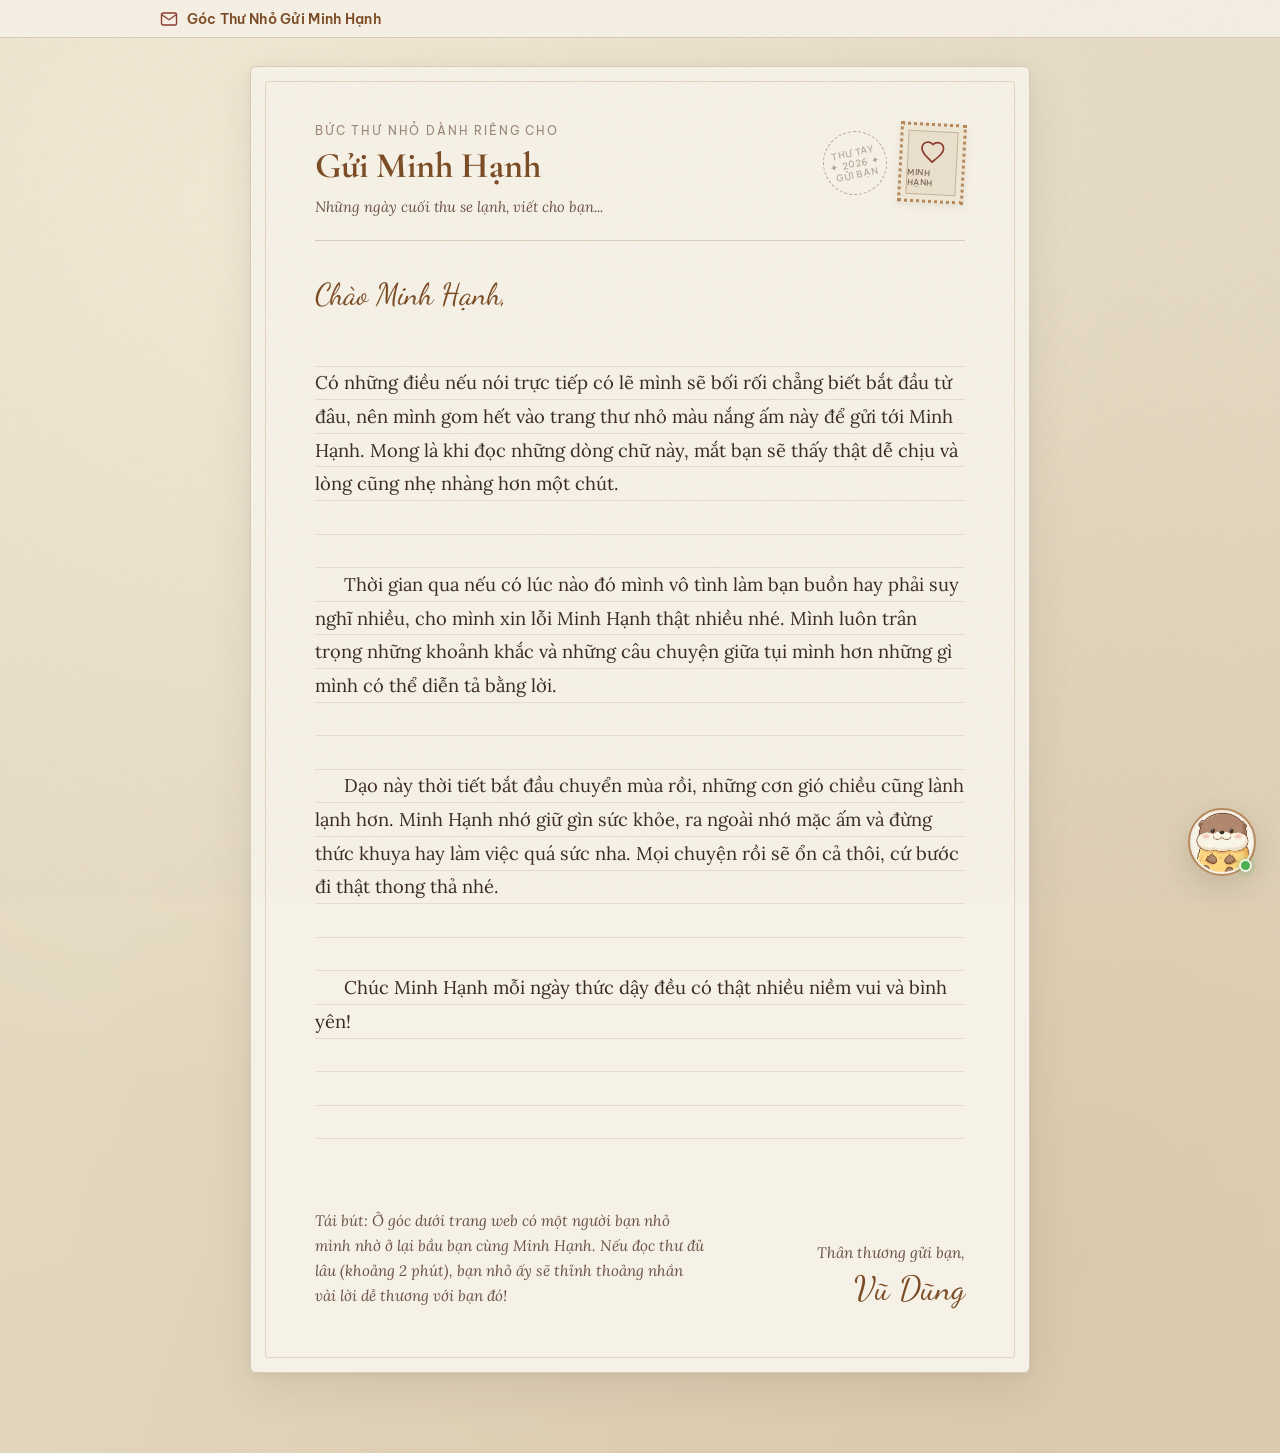
==== commit 748a8adf: "Xoa khung chat hoi am, giu nguyen buc thu va bot chibi" ====
--- a/Thu_Gui_Minh_Hanh.html
+++ b/Thu_Gui_Minh_Hanh.html
@@ -1239,14 +1239,14 @@
   </header>
 
   <!-- ========================================================================
-       BẢNG QUẢN LÝ & VIẾT THƯ TRÊN LINK (Chỉ hiện khi Vũ Dũng mở ?viet=1 hoặc ?hopthu=1)
+       BẢNG VIẾT & CẬP NHẬT THƯ TRÊN LINK (Chỉ hiện khi Vũ Dũng mở ?viet=1)
        Hoàn toàn ẩn khi Minh Hạnh mở link bình thường
        ======================================================================== -->
-  <section class="author-admin-panel" id="authorAdminPanel" aria-label="Bảng viết thư và nhận thông báo">
+  <section class="author-admin-panel" id="authorAdminPanel" aria-label="Bảng viết thư">
     <div class="author-card">
       <div class="author-card-header">
         <div class="author-card-title">
-          <span class="status-pill" id="saveStatusBadge">✍️ Chế độ Viết Thư & Quản Lý (Dành riêng cho Vũ Dũng)</span>
+          <span class="status-pill" id="saveStatusBadge">✍️ Chế độ Viết / Sửa Thư (Dành riêng cho Vũ Dũng)</span>
         </div>
         <button type="button" class="btn-action" id="btnLockView" title="Ẩn thanh công cụ để xem đúng giao diện Minh Hạnh nhìn thấy">
           👁️ Xem như Minh Hạnh
@@ -1254,37 +1254,16 @@
       </div>
 
       <p class="author-help-text" id="letterStatsText">
-        Bạn có thể bấm trực tiếp vào tiêu đề hoặc nội dung bức thư bên dưới để viết/chỉnh sửa ngay trên link này, sau đó bấm <strong>"Lưu Thư Lên Link & Copy Link"</strong> để cập nhật cho Minh Hạnh.
+        Bạn có thể bấm trực tiếp vào tiêu đề hoặc nội dung bức thư bên dưới để viết/chỉnh sửa ngay trên link này, sau đó bấm <strong>"Lưu Thư Lên Link &amp; Copy Link"</strong> để cập nhật cho Minh Hạnh.
       </p>
 
       <div class="author-actions-row">
         <button type="button" class="btn-action primary" id="btnSaveCloudLetter">
           💾 Lưu Thư Lên Link &amp; Copy Link Gửi Minh Hạnh
         </button>
-        <button type="button" class="btn-action" id="btnEnablePushNotify">
-          🔔 Bật Chuông Thông Báo Trực Tiếp
-        </button>
-        <button type="button" class="btn-action" id="btnTestEmailAlert">
-          📧 Gửi Thử Thông Báo Về Email (vudung2003071@gmail.com)
-        </button>
       </div>
 
       <div class="author-toast" id="authorToast"></div>
-
-      <!-- Hộp thư hiển thị ngay mọi lời nhắn Minh Hạnh gửi trên web -->
-      <div class="author-inbox-box">
-        <div class="author-inbox-header">
-          <span class="author-inbox-title">📬 Hộp thư lời nhắn Minh Hạnh đã gửi trên link này:</span>
-          <button type="button" class="btn-action" id="btnRefreshInbox" style="padding: 0.25rem 0.65rem; font-size: 0.75rem;">
-            🔄 Làm mới
-          </button>
-        </div>
-        <div class="author-inbox-list" id="authorInboxList">
-          <div class="inbox-msg-item">
-            <div class="inbox-msg-meta">Đang kiểm tra hộp thư...</div>
-          </div>
-        </div>
-      </div>
     </div>
   </section>
 
@@ -1353,77 +1332,6 @@
         </div>
       </footer>
     </article>
-
-    <!-- Dải phân cách Con dấu sáp -->
-    <div class="wax-seal-divider" aria-hidden="true">
-      <div class="divider-line"></div>
-      <div class="wax-seal-emblem" title="Dấu niêm phong thư">
-        <svg width="24" height="24" viewBox="0 0 24 24" fill="none" stroke="currentColor" stroke-width="1.7" stroke-linecap="round" stroke-linejoin="round">
-          <path d="M20.24 12.24a6 6 0 0 0-8.49-8.49L5 10.5V19h8.5z"></path>
-          <line x1="16" y1="8" x2="2" y2="22"></line>
-          <line x1="17.5" y1="15" x2="9" y2="15"></line>
-        </svg>
-      </div>
-      <div class="divider-line"></div>
-    </div>
-
-    <!-- ======================================================================
-         PHẦN HỒI ÂM: "Nếu muốn nói gì với mình thì nói vô đây nha"
-         Con trỏ gõ đến đâu -> Avatar của con Bot hiện ra và chạy theo đến đó!
-         Gửi trực tiếp về email: vudung2003071@gmail.com
-         ====================================================================== -->
-    <section class="reply-section" id="replySection" aria-labelledby="replyHeading">
-      <div class="reply-header">
-        <div class="reply-header-icon" aria-hidden="true">
-          <img class="bot-chibi-img" src="[data-uri]" alt="Bot Chibi" />
-        </div>
-        <div>
-          <h2 class="reply-title" id="replyHeading">Có thể viết vô đây để gửi mình nha</h2>
-          <p class="reply-subtitle">
-            Dù viết vô đây không biết server gửi về tui không nữa nên hên xui lắm hi hoặc viết mail cho tui cx dc á (vudung2003071@gmail.com)...
-          </p>
-        </div>
-      </div>
-
-      <form id="replyForm" novalidate>
-        <div class="caret-tracker-wrapper" id="caretTrackerWrapper">
-          <!-- Mirror Div ẩn giúp đo tọa độ con trỏ chữ chính xác tới từng pixel -->
-          <div class="textarea-caret-mirror" id="caretMirror" aria-hidden="true"></div>
-
-          <!-- Ô nhập lời nhắn -->
-          <textarea
-            id="replyTextarea"
-            class="reply-textarea"
-            name="message"
-            placeholder=""
-            required
-          ></textarea>
-
-          <!-- Avatar con Bot chạy theo con trỏ đang gõ -->
-          <div class="caret-bot-avatar" id="caretBotAvatar" aria-hidden="true">
-            <div class="caret-bot-inner">
-              <span class="caret-bot-status-dot"></span>
-              <img class="bot-chibi-img" src="[data-uri]" alt="Bot Chibi" />
-            </div>
-          </div>
-        </div>
-
-        <div class="reply-meta-row" style="justify-content: flex-end;">
-          <div class="reply-submit-group">
-            <button type="submit" class="btn-send-email" id="btnSendReply">
-              <svg width="17" height="17" viewBox="0 0 24 24" fill="none" stroke="currentColor" stroke-width="2" stroke-linecap="round" stroke-linejoin="round">
-                <line x1="22" y1="2" x2="11" y2="13"></line>
-                <polygon points="22 2 15 22 11 13 2 9 22 2"></polygon>
-              </svg>
-              <span>Gửi</span>
-            </button>
-          </div>
-        </div>
-
-        <!-- Hộp thông báo trạng thái gửi email -->
-        <div class="email-feedback-box" id="emailFeedbackBox" role="status" aria-live="polite"></div>
-      </form>
-    </section>
   </main>
 
   <!-- ========================================================================
@@ -1462,24 +1370,17 @@
  * 1. Đọc & Viết thư trực tiếp trên link GitHub (Lưu đồng bộ Cloud + URL)
  *    - Mặc định khi Minh Hạnh mở link: Giao diện đọc thư sạch sẽ, khóa chỉnh sửa.
  *    - Khi Vũ Dũng mở link thêm ?viet=1 (hoặc bấm 3 lần vào con tem góc phải):
- *      Mở chế độ viết/sửa thư trực tiếp trên link & xem hộp thư lời nhắn.
- * 2. Con Bot đồng hành:
+ *      Mở chế độ viết/sửa thư trực tiếp trên link.
+ * 2. Con Bot đồng hành ở góc dưới bên phải:
  *    - 2 phút đầu (120s) vào web: Không nói gì
  *    - Sau đó: Random 1 trong 4 câu -> Hiện 30s -> Ẩn 15s -> Random câu tiếp theo
- * 3. Khung hồi âm cuối thư:
- *    - Con trỏ gõ chữ đến đâu -> Avatar của con Bot hiện ra và đi theo đến đó
- *    - Khi Minh Hạnh bấm Gửi -> Gửi thông báo & tin nhắn về:
- *      + Email: vudung2003071@gmail.com (qua FormSubmit AJAX)
- *      + Kênh thông báo tức thì & hộp thư lưu trữ dự phòng (ntfy Cloud)
  * ============================================================================
  */
 
 (function initThuGuiMinhHanh() {
   "use strict";
 
-  const TARGET_EMAIL = "vudung2003071@gmail.com";
   const STORAGE_KEY = "thu_gui_minh_hanh_data_v1";
-  const CLOUD_MSG_TOPIC = "thu_gui_minh_hanh_msg_vudung2003071";
   const CLOUD_LETTER_TOPIC = "thu_gui_minh_hanh_letter_cloud_vd2003071";
 
   // --------------------------------------------------------------------------
@@ -1563,215 +1464,7 @@
   }
 
   // --------------------------------------------------------------------------
-  // 2. AVATAR CON BOT ĐI THEO CON TRỎ ĐANG GÕ (Caret-Following Bot Avatar)
-  // --------------------------------------------------------------------------
-  const replyTextarea = document.getElementById("replyTextarea");
-  const caretMirror = document.getElementById("caretMirror");
-  const caretBotAvatar = document.getElementById("caretBotAvatar");
-  let typingPulseTimeout = null;
-
-  function updateCaretBotPosition(isTypingEvent = false) {
-    if (!replyTextarea || !caretMirror || !caretBotAvatar) return;
-
-    const computed = window.getComputedStyle(replyTextarea);
-    caretMirror.style.width = replyTextarea.clientWidth + "px";
-    caretMirror.style.fontFamily = computed.fontFamily;
-    caretMirror.style.fontSize = computed.fontSize;
-    caretMirror.style.lineHeight = computed.lineHeight;
-    caretMirror.style.padding = computed.padding;
-
-    const selectionEnd = replyTextarea.selectionEnd || 0;
-    const textBeforeCaret = replyTextarea.value.substring(0, selectionEnd);
-
-    caretMirror.textContent = textBeforeCaret;
-    const caretMarker = document.createElement("span");
-    caretMarker.textContent = "\u200b";
-    caretMirror.appendChild(caretMarker);
-
-    const rawLeft = caretMarker.offsetLeft;
-    const rawTop = caretMarker.offsetTop - replyTextarea.scrollTop;
-
-    const maxLeft = Math.max(24, replyTextarea.clientWidth - 46);
-    const maxTop = Math.max(18, replyTextarea.clientHeight - 24);
-
-    const clampedLeft = Math.min(Math.max(12, rawLeft), maxLeft);
-    const clampedTop = Math.min(Math.max(16, rawTop), maxTop);
-
-    caretBotAvatar.style.left = clampedLeft + "px";
-    caretBotAvatar.style.top = clampedTop + "px";
-    caretBotAvatar.classList.add("active");
-
-    if (isTypingEvent) {
-      caretBotAvatar.classList.add("typing-pulse");
-      clearTimeout(typingPulseTimeout);
-      typingPulseTimeout = setTimeout(() => {
-        caretBotAvatar.classList.remove("typing-pulse");
-      }, 380);
-    }
-  }
-
-  if (replyTextarea) {
-    ["input", "keyup", "click", "select"].forEach((evtName) => {
-      replyTextarea.addEventListener(evtName, () => {
-        updateCaretBotPosition(evtName === "input");
-      });
-    });
-
-    replyTextarea.addEventListener("focus", () => {
-      updateCaretBotPosition(false);
-    });
-
-    replyTextarea.addEventListener("scroll", () => {
-      if (document.activeElement === replyTextarea) {
-        updateCaretBotPosition(false);
-      }
-    });
-
-    replyTextarea.addEventListener("blur", () => {
-      caretBotAvatar.classList.remove("typing-pulse");
-      if (!replyTextarea.value.trim()) {
-        caretBotAvatar.classList.remove("active");
-      }
-    });
-
-    window.addEventListener("resize", () => {
-      if (document.activeElement === replyTextarea) {
-        updateCaretBotPosition(false);
-      }
-    });
-  }
-
-  // --------------------------------------------------------------------------
-  // 3. GỬI THÔNG BÁO TIN NHẮN & EMAIL VỀ vudung2003071@gmail.com
-  // --------------------------------------------------------------------------
-  const replyForm = document.getElementById("replyForm");
-  const senderNameInput = document.getElementById("senderNameInput");
-  const btnSendReply = document.getElementById("btnSendReply");
-  const emailFeedbackBox = document.getElementById("emailFeedbackBox");
-
-  function buildMailtoUrl(sender, message) {
-    const subject = encodeURIComponent(`💌 Hồi âm từ ${sender} (Web Thư Gửi Minh Hạnh)`);
-    const body = encodeURIComponent(
-      `Người gửi: ${sender}\nThời gian: ${new Date().toLocaleString("vi-VN")}\n\nLời nhắn:\n${message}`
-    );
-    return `mailto:${TARGET_EMAIL}?subject=${subject}&body=${body}`;
-  }
-
-  /**
-   * Gửi đồng thời qua:
-   * 1) FormSubmit AJAX -> Gửi thẳng email thông báo về vudung2003071@gmail.com
-   * 2) Kênh thông báo realtime ntfy -> Báo chuông tức thì & lưu hộp thư dự phòng
-   */
-  async function sendNotificationAndEmail(sender, message) {
-    const nowStr = new Date().toLocaleString("vi-VN");
-    const pageUrl = window.location.origin + window.location.pathname;
-
-    // 1. Gửi thông báo tức thì & lưu dự phòng lên Cloud
-    const cloudPromise = fetch(`https://ntfy.sh/${CLOUD_MSG_TOPIC}`, {
-      method: "POST",
-      headers: {
-        "Title": "Thong bao: Minh Hanh vua gui tin nhan moi!",
-        "Priority": "high",
-        "Tags": "love_letter,bell"
-      },
-      body: JSON.stringify({
-        type: "reply_message",
-        sender: sender,
-        message: message,
-        time: nowStr,
-        timestamp: Date.now()
-      })
-    }).then((r) => r.ok).catch(() => false);
-
-    // 2. Gửi về Email vudung2003071@gmail.com qua FormSubmit
-    const emailPromise = fetch(`https://formsubmit.co/ajax/${TARGET_EMAIL}`, {
-      method: "POST",
-      headers: {
-        "Content-Type": "application/json",
-        "Accept": "application/json"
-      },
-      body: JSON.stringify({
-        _subject: `🔔 Thông báo: ${sender} vừa gửi tin nhắn mới trên Web Thư! 💌`,
-        _captcha: "false",
-        _template: "table",
-        Thong_Bao: `${sender} vừa viết lời nhắn cho bạn trên trang Thư Gửi Minh Hạnh`,
-        Nguoi_Gui: sender,
-        Noi_Dung_Tin_Nhan: message,
-        Thoi_Gian_Gui: nowStr,
-        Link_Web: pageUrl
-      })
-    })
-      .then(async (res) => {
-        const data = await res.json().catch(() => ({}));
-        return {
-          ok: res.ok && (data.success === "true" || data.success === true),
-          message: data.message || ""
-        };
-      })
-      .catch(() => ({ ok: false, message: "" }));
-
-    const [cloudOk, emailResult] = await Promise.all([cloudPromise, emailPromise]);
-    return {
-      cloudOk,
-      emailOk: emailResult.ok,
-      emailMessage: emailResult.message
-    };
-  }
-
-  if (replyForm) {
-    replyForm.addEventListener("submit", async (e) => {
-      e.preventDefault();
-
-      const message = replyTextarea ? replyTextarea.value.trim() : "";
-      const sender = (senderNameInput && senderNameInput.value.trim()) || "Minh Hạnh";
-
-      if (!message) {
-        emailFeedbackBox.className = "email-feedback-box info";
-        emailFeedbackBox.style.display = "block";
-        emailFeedbackBox.textContent = "Bạn hãy viết vài lời vào ô bên trên trước khi gửi nha ✨";
-        if (replyTextarea) replyTextarea.focus();
-        return;
-      }
-
-      const originalBtnHTML = btnSendReply.innerHTML;
-      btnSendReply.disabled = true;
-      btnSendReply.innerHTML = "<span>Đang gửi tin nhắn...</span>";
-      emailFeedbackBox.style.display = "none";
-
-      try {
-        const { cloudOk, emailOk } = await sendNotificationAndEmail(sender, message);
-
-        if (emailOk || cloudOk) {
-          emailFeedbackBox.className = "email-feedback-box success";
-          emailFeedbackBox.style.display = "block";
-          emailFeedbackBox.innerHTML =
-            `<strong>Đã gửi lời nhắn thành công! 💌</strong><br>` +
-            `Thông báo và nội dung tin nhắn của bạn đã được chuyển về hộp thư <strong>${TARGET_EMAIL}</strong>. Cảm ơn bạn thật nhiều nha!`;
-          replyTextarea.value = "";
-          if (caretBotAvatar) caretBotAvatar.classList.remove("active");
-          loadAuthorInbox();
-        } else {
-          const gmailComposeUrl =
-            `https://mail.google.com/mail/?view=cm&fs=1&to=${encodeURIComponent(TARGET_EMAIL)}` +
-            `&su=${encodeURIComponent(`💌 Hồi âm từ ${sender}`)}` +
-            `&body=${encodeURIComponent(message)}`;
-
-          emailFeedbackBox.className = "email-feedback-box info";
-          emailFeedbackBox.style.display = "block";
-          emailFeedbackBox.innerHTML =
-            `Bạn có thể bấm vào đây để gửi trực tiếp tới <strong>${TARGET_EMAIL}</strong>: ` +
-            `<a href="${gmailComposeUrl}" target="_blank" rel="noopener" style="color:inherit;font-weight:600;text-decoration:underline;">Gửi qua Gmail</a> ` +
-            `hoặc <a href="${buildMailtoUrl(sender, message)}" style="color:inherit;font-weight:600;text-decoration:underline;">Mở ứng dụng Mail</a>.`;
-        }
-      } finally {
-        btnSendReply.disabled = false;
-        btnSendReply.innerHTML = originalBtnHTML;
-      }
-    });
-  }
-
-  // --------------------------------------------------------------------------
-  // 4. VIẾT / CHỈNH SỬA THƯ TRỰC TIẾP TRÊN LINK & ĐỒNG BỘ CHO MINH HẠNH
+  // 2. VIẾT / CHỈNH SỬA THƯ TRỰC TIẾP TRÊN LINK & ĐỒNG BỘ CHO MINH HẠNH
   // --------------------------------------------------------------------------
   const editableIds = [
     "letterTitle",
@@ -1786,10 +1479,6 @@
   const authorToast = document.getElementById("authorToast");
   const btnLockView = document.getElementById("btnLockView");
   const btnSaveCloudLetter = document.getElementById("btnSaveCloudLetter");
-  const btnEnablePushNotify = document.getElementById("btnEnablePushNotify");
-  const btnTestEmailAlert = document.getElementById("btnTestEmailAlert");
-  const btnRefreshInbox = document.getElementById("btnRefreshInbox");
-  const authorInboxList = document.getElementById("authorInboxList");
   const vintageStampBox = document.getElementById("vintageStampBox");
 
   function showToast(htmlMsg) {
@@ -1837,11 +1526,6 @@
     }
   }
 
-  /**
-   * Tự động tải nội dung thư mới nhất Vũ Dũng đã viết trên link:
-   * Ưu tiên 1: Tham số ?thu=... trên link (nếu có)
-   * Ưu tiên 2: Bản lưu mới nhất trên Cloud (để Minh Hạnh vào link gốc cũng thấy ngay)
-   */
   async function loadLatestLetterContent() {
     const params = new URLSearchParams(window.location.search);
     const encodedThu = params.get("thu");
@@ -1868,32 +1552,23 @@
                 latestPayload = parsed.letterData;
               }
             }
-          } catch (_) {
-            // Ignore non-JSON lines
-          }
+          } catch (_) {}
         }
         if (latestPayload) {
           applyLetterData(latestPayload);
           return;
         }
       }
-    } catch (_) {
-      // Nếu ngoại tuyến, thử đọc từ localStorage
-    }
+    } catch (_) {}
 
     try {
       const localRaw = localStorage.getItem(STORAGE_KEY);
       if (localRaw) {
         applyLetterData(JSON.parse(localRaw));
       }
-    } catch (_) {
-      // Ignore
-    }
-  }
-
-  /**
-   * Bật / Tắt chế độ Viết & Quản lý thư dành cho Vũ Dũng
-   */
+    } catch (_) {}
+  }
+
   function setAuthorWriteMode(enabled) {
     document.body.classList.toggle("read-only-mode", !enabled);
     document.body.classList.toggle("show-admin-panel", enabled);
@@ -1903,24 +1578,13 @@
         el.setAttribute("contenteditable", enabled ? "true" : "false");
       }
     });
-    if (enabled) {
-      loadAuthorInbox();
-      startLiveNotificationStream();
-    }
-  }
-
-  // Kiểm tra nếu Vũ Dũng mở link với ?viet=1 hoặc ?hopthu=1 hoặc ?edit=1
+  }
+
   const urlParams = new URLSearchParams(window.location.search);
-  if (
-    urlParams.has("viet") ||
-    urlParams.has("hopthu") ||
-    urlParams.has("edit") ||
-    urlParams.has("admin")
-  ) {
+  if (urlParams.has("viet") || urlParams.has("edit") || urlParams.has("admin")) {
     setAuthorWriteMode(true);
   }
 
-  // Cho phép Vũ Dũng bấm 3 lần liên tiếp vào Con Tem góc phải thư để mở nhanh chế độ Viết/Sửa thư
   let stampClickCount = 0;
   let stampClickTimer = null;
   if (vintageStampBox) {
@@ -1946,7 +1610,6 @@
     });
   }
 
-  // Nút Lưu Thư Lên Link & Copy Link Gửi Minh Hạnh
   if (btnSaveCloudLetter) {
     btnSaveCloudLetter.addEventListener("click", async () => {
       const letterData = getCurrentLetterData();
@@ -1994,161 +1657,6 @@
     });
   }
 
-  // --------------------------------------------------------------------------
-  // 5. HỘP THƯ LỜI NHẮN & THÔNG BÁO TRỰC TIẾP CHO VŨ DŨNG
-  // --------------------------------------------------------------------------
-  async function loadAuthorInbox() {
-    if (!authorInboxList) return;
-    try {
-      const res = await fetch(`https://ntfy.sh/${CLOUD_MSG_TOPIC}/json?poll=1`);
-      if (!res.ok) throw new Error("Fetch failed");
-      const text = await res.text();
-      const lines = text.trim().split("\n").filter(Boolean);
-      const messages = [];
-
-      for (const line of lines) {
-        try {
-          const item = JSON.parse(line);
-          if (item && item.event === "message" && item.message) {
-            try {
-              const parsed = JSON.parse(item.message);
-              if (parsed && parsed.message) {
-                messages.push({
-                  sender: parsed.sender || "Minh Hạnh",
-                  message: parsed.message,
-                  time: parsed.time || new Date(item.time * 1000).toLocaleString("vi-VN")
-                });
-              }
-            } catch (_) {
-              messages.push({
-                sender: "Minh Hạnh",
-                message: item.message,
-                time: new Date(item.time * 1000).toLocaleString("vi-VN")
-              });
-            }
-          }
-        } catch (_) {}
-      }
-
-      if (messages.length === 0) {
-        authorInboxList.innerHTML =
-          `<div class="inbox-msg-item"><div class="inbox-msg-meta">Chưa có tin nhắn nào được gửi. Khi Minh Hạnh gửi lời nhắn ở cuối trang, nội dung sẽ hiện ngay tại đây và gửi về email ${TARGET_EMAIL}!</div></div>`;
-        return;
-      }
-
-      messages.reverse();
-      authorInboxList.innerHTML = messages
-        .map(
-          (m) => `
-          <div class="inbox-msg-item">
-            <div class="inbox-msg-meta">
-              <strong>💌 Người gửi: ${escapeHtml(m.sender)}</strong>
-              <span>🕒 ${escapeHtml(m.time)}</span>
-            </div>
-            <div class="inbox-msg-body">${escapeHtml(m.message)}</div>
-          </div>
-        `
-        )
-        .join("");
-    } catch (_) {
-      authorInboxList.innerHTML =
-        `<div class="inbox-msg-item"><div class="inbox-msg-meta">Không thể tải hộp thư lúc này. Hãy kiểm tra kết nối mạng.</div></div>`;
-    }
-  }
-
-  function escapeHtml(str) {
-    return String(str || "")
-      .replace(/&/g, "&amp;")
-      .replace(/</g, "&lt;")
-      .replace(/>/g, "&gt;")
-      .replace(/"/g, "&quot;");
-  }
-
-  let liveEventSource = null;
-  function startLiveNotificationStream() {
-    if (liveEventSource || typeof EventSource === "undefined") return;
-    try {
-      liveEventSource = new EventSource(`https://ntfy.sh/${CLOUD_MSG_TOPIC}/sse`);
-      liveEventSource.onmessage = (evt) => {
-        try {
-          const data = JSON.parse(evt.data);
-          if (data && data.event === "message" && data.message) {
-            loadAuthorInbox();
-            let msgText = data.message;
-            let sender = "Minh Hạnh";
-            try {
-              const parsed = JSON.parse(data.message);
-              if (parsed.message) msgText = parsed.message;
-              if (parsed.sender) sender = parsed.sender;
-            } catch (_) {}
-
-            showToast(
-              `🔔 <strong>Thông báo mới:</strong> ${escapeHtml(sender)} vừa gửi lời nhắn: "${escapeHtml(msgText)}"`
-            );
-
-            if ("Notification" in window && Notification.permission === "granted") {
-              new Notification(`💌 Tin nhắn mới từ ${sender}`, {
-                body: msgText
-              });
-            }
-          }
-        } catch (_) {}
-      };
-    } catch (_) {}
-  }
-
-  if (btnRefreshInbox) {
-    btnRefreshInbox.addEventListener("click", loadAuthorInbox);
-  }
-
-  if (btnEnablePushNotify) {
-    btnEnablePushNotify.addEventListener("click", async () => {
-      startLiveNotificationStream();
-      if ("Notification" in window) {
-        const perm = await Notification.requestPermission();
-        if (perm === "granted") {
-          showToast(
-            `🔔 <strong>Đã bật chuông thông báo trực tiếp trên trình duyệt!</strong><br>` +
-            `Khi Minh Hạnh gửi tin nhắn, máy của bạn sẽ hiện thông báo ngay lập tức (hoặc bạn có thể theo dõi tại <a href="https://ntfy.sh/${CLOUD_MSG_TOPIC}" target="_blank" style="color:inherit;font-weight:600;text-decoration:underline;">ntfy.sh/${CLOUD_MSG_TOPIC}</a>).`
-          );
-          return;
-        }
-      }
-      showToast(
-        `🔔 Bạn có thể mở trang nhận thông báo trực tiếp tại: ` +
-        `<a href="https://ntfy.sh/${CLOUD_MSG_TOPIC}" target="_blank" style="color:inherit;font-weight:600;text-decoration:underline;">https://ntfy.sh/${CLOUD_MSG_TOPIC}</a>`
-      );
-    });
-  }
-
-  if (btnTestEmailAlert) {
-    btnTestEmailAlert.addEventListener("click", async () => {
-      btnTestEmailAlert.disabled = true;
-      const orig = btnTestEmailAlert.textContent;
-      btnTestEmailAlert.textContent = "⏳ Đang gửi thử về Email...";
-
-      const res = await sendNotificationAndEmail(
-        "Hệ thống Thư Gửi Minh Hạnh (Test)",
-        "Đây là tin nhắn kiểm tra thông báo gửi về email vudung2003071@gmail.com."
-      );
-
-      loadAuthorInbox();
-      if (res.emailOk) {
-        showToast(
-          `✅ <strong>Đã gửi email thông báo thành công về ${TARGET_EMAIL}!</strong> Bạn hãy mở hộp thư Gmail (kể cả mục Quảng cáo/Thư rác) để kiểm tra nhé.`
-        );
-      } else {
-        showToast(
-          `📬 <strong>Đã gửi yêu cầu kích hoạt tới ${TARGET_EMAIL}!</strong><br>` +
-          `Lần đầu tiên dùng trên link GitHub, bạn hãy mở hộp thư <strong>${TARGET_EMAIL}</strong>, tìm email từ <strong>FormSubmit</strong> và bấm nút <strong>"Activate Form"</strong> (chỉ cần bấm 1 lần duy nhất). Đồng thời tin nhắn đã được lưu vào Hộp thư ngay bên dưới!`
-        );
-      }
-
-      btnTestEmailAlert.disabled = false;
-      btnTestEmailAlert.textContent = orig;
-    });
-  }
-
   // Khởi tạo khi tải trang
   loadLatestLetterContent();
   initCompanionBot();
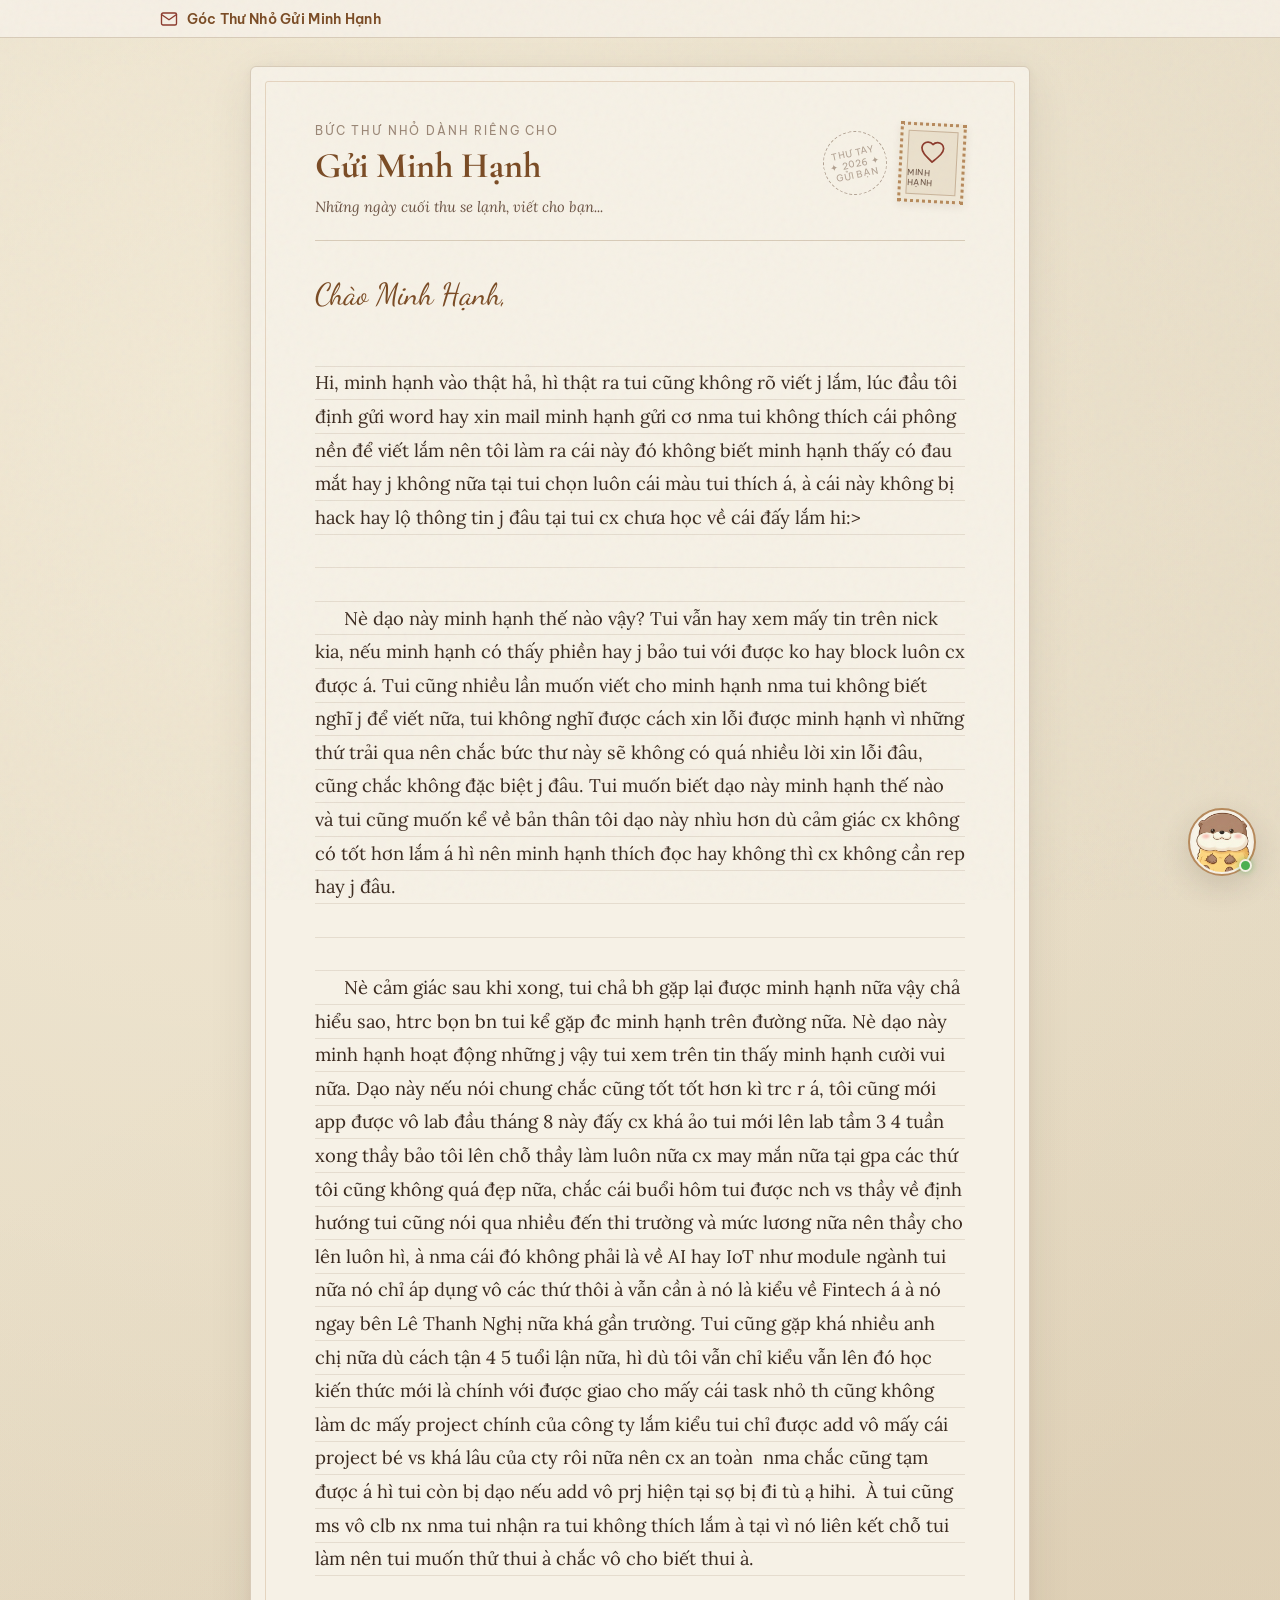
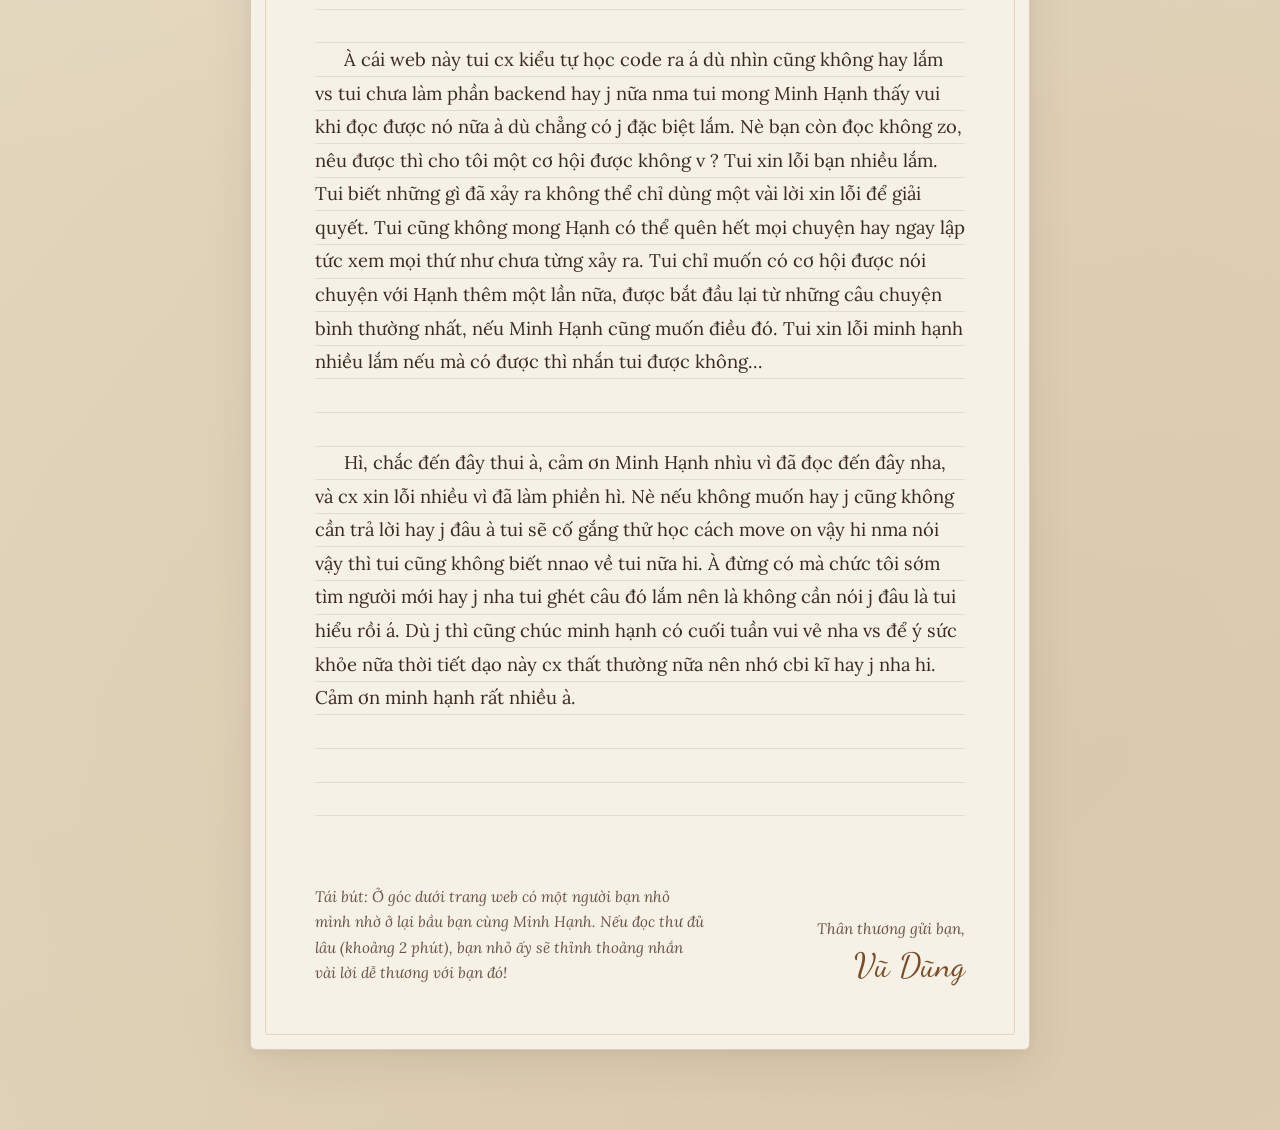
==== commit 3b6d92a6: "Cap nhat noi dung buc thu gui Minh Hanh" ====
--- a/Thu_Gui_Minh_Hanh.html
+++ b/Thu_Gui_Minh_Hanh.html
@@ -1309,10 +1309,11 @@
       <!-- Nội dung chính của bức thư -->
       <div class="letter-body-container lined-paper" id="letterBodyContainer">
         <div class="letter-content" id="letterBody" contenteditable="false" spellcheck="false">
-<p>Có những điều nếu nói trực tiếp có lẽ mình sẽ bối rối chẳng biết bắt đầu từ đâu, nên mình gom hết vào trang thư nhỏ màu nắng ấm này để gửi tới Minh Hạnh. Mong là khi đọc những dòng chữ này, mắt bạn sẽ thấy thật dễ chịu và lòng cũng nhẹ nhàng hơn một chút.</p>
-<p>Thời gian qua nếu có lúc nào đó mình vô tình làm bạn buồn hay phải suy nghĩ nhiều, cho mình xin lỗi Minh Hạnh thật nhiều nhé. Mình luôn trân trọng những khoảnh khắc và những câu chuyện giữa tụi mình hơn những gì mình có thể diễn tả bằng lời.</p>
-<p>Dạo này thời tiết bắt đầu chuyển mùa rồi, những cơn gió chiều cũng lành lạnh hơn. Minh Hạnh nhớ giữ gìn sức khỏe, ra ngoài nhớ mặc ấm và đừng thức khuya hay làm việc quá sức nha. Mọi chuyện rồi sẽ ổn cả thôi, cứ bước đi thật thong thả nhé.</p>
-<p>Chúc Minh Hạnh mỗi ngày thức dậy đều có thật nhiều niềm vui và bình yên!</p>
+<p>Hi, minh hạnh vào thật hả, hì thật ra tui cũng không rõ viết j lắm, lúc đầu tôi định gửi word hay xin mail minh hạnh gửi cơ nma tui không thích cái phông nền để viết lắm nên tôi làm ra cái này đó không biết minh hạnh thấy có đau mắt hay j không nữa tại tui chọn luôn cái màu tui thích á, à cái này không bị hack hay lộ thông tin j đâu tại tui cx chưa học về cái đấy lắm hi:&gt;</p>
+<p>Nè dạo này minh hạnh thế nào vậy? Tui vẫn hay xem mấy tin trên nick kia, nếu minh hạnh có thấy phiền hay j bảo tui với được ko hay block luôn cx được á. Tui cũng nhiều lần muốn viết cho minh hạnh nma tui không biết nghĩ j để viết nữa, tui không nghĩ được cách xin lỗi được minh hạnh vì những thứ trải qua nên chắc bức thư này sẽ không có quá nhiều lời xin lỗi đâu, cũng chắc không đặc biệt j đâu. Tui muốn biết dạo này minh hạnh thế nào và tui cũng muốn kể về bản thân tôi dạo này nhìu hơn dù cảm giác cx không có tốt hơn lắm á hì nên minh hạnh thích đọc hay không thì cx không cần rep hay j đâu.</p>
+<p>Nè cảm giác sau khi xong, tui chả bh gặp lại được minh hạnh nữa vậy chả hiểu sao, htrc bọn bn tui kể gặp đc minh hạnh trên đường nữa. Nè dạo này minh hạnh hoạt động những j vậy tui xem trên tin thấy minh hạnh cười vui nữa. Dạo này nếu nói chung chắc cũng tốt tốt hơn kì trc r á, tôi cũng mới app được vô lab đầu tháng 8 này đấy cx khá ảo tui mới lên lab tầm 3 4 tuần xong thầy bảo tôi lên chỗ thầy làm luôn nữa cx may mắn nữa tại gpa các thứ tôi cũng không quá đẹp nữa, chắc cái buổi hôm tui được nch vs thầy về định hướng tui cũng nói qua nhiều đến thi trường và mức lương nữa nên thầy cho lên luôn hì, à nma cái đó không phải là về AI hay IoT như module ngành tui nữa nó chỉ áp dụng vô các thứ thôi à vẫn cần à nó là kiểu về Fintech á à nó ngay bên Lê Thanh Nghị nữa khá gần trường. Tui cũng gặp khá nhiều anh chị nữa dù cách tận 4 5 tuổi lận nữa, hì dù tôi vẫn chỉ kiểu vẫn lên đó học kiến thức mới là chính với được giao cho mấy cái task nhỏ th cũng không làm dc mấy project chính của công ty lắm kiểu tui chỉ được add vô mấy cái project bé vs khá lâu của cty rôi nữa nên cx an toàn  nma chắc cũng tạm được á hì tui còn bị dạo nếu add vô prj hiện tại sợ bị đi tù ạ hihi.  À tui cũng ms vô clb nx nma tui nhận ra tui không thích lắm à tại vì nó liên kết chỗ tui làm nên tui muốn thử thui à chắc vô cho biết thui à.</p>
+<p>À cái web này tui cx kiểu tự học code ra á dù nhìn cũng không hay lắm vs tui chưa làm phần backend hay j nữa nma tui mong Minh Hạnh thấy vui khi đọc được nó nữa à dù chẳng có j đặc biệt lắm. Nè bạn còn đọc không zo, nêu được thì cho tôi một cơ hội được không v ? Tui xin lỗi bạn nhiều lắm. Tui biết những gì đã xảy ra không thể chỉ dùng một vài lời xin lỗi để giải quyết. Tui cũng không mong Hạnh có thể quên hết mọi chuyện hay ngay lập tức xem mọi thứ như chưa từng xảy ra. Tui chỉ muốn có cơ hội được nói chuyện với Hạnh thêm một lần nữa, được bắt đầu lại từ những câu chuyện bình thường nhất, nếu Minh Hạnh cũng muốn điều đó. Tui xin lỗi minh hạnh nhiều lắm nếu mà có được thì nhắn tui được không…</p>
+<p>Hì, chắc đến đây thui à, cảm ơn Minh Hạnh nhìu vì đã đọc đến đây nha, và cx xin lỗi nhiều vì đã làm phiền hì. Nè nếu không muốn hay j cũng không cần trả lời hay j đâu à tui sẽ cố gắng thử học cách move on vậy hi nma nói vậy thì tui cũng không biết nnao về tui nữa hi. À đừng có mà chức tôi sớm tìm người mới hay j nha tui ghét câu đó lắm nên là không cần nói j đâu là tui hiểu rồi á. Dù j thì cũng chúc minh hạnh có cuối tuần vui vẻ nha vs để ý sức khỏe nữa thời tiết dạo này cx thất thường nữa nên nhớ cbi kĩ hay j nha hi. Cảm ơn minh hạnh rất nhiều à.</p>
         </div>
       </div>
 
@@ -1380,8 +1381,8 @@
 (function initThuGuiMinhHanh() {
   "use strict";
 
-  const STORAGE_KEY = "thu_gui_minh_hanh_data_v1";
-  const CLOUD_LETTER_TOPIC = "thu_gui_minh_hanh_letter_cloud_vd2003071";
+  const STORAGE_KEY = "thu_gui_minh_hanh_data_v2";
+  const CLOUD_LETTER_TOPIC = "thu_gui_minh_hanh_letter_cloud_vd2003071_v2";
 
   // --------------------------------------------------------------------------
   // 1. CẤU HÌNH CON BOT ĐỒNG HÀNH (Đúng 4 câu theo yêu cầu)
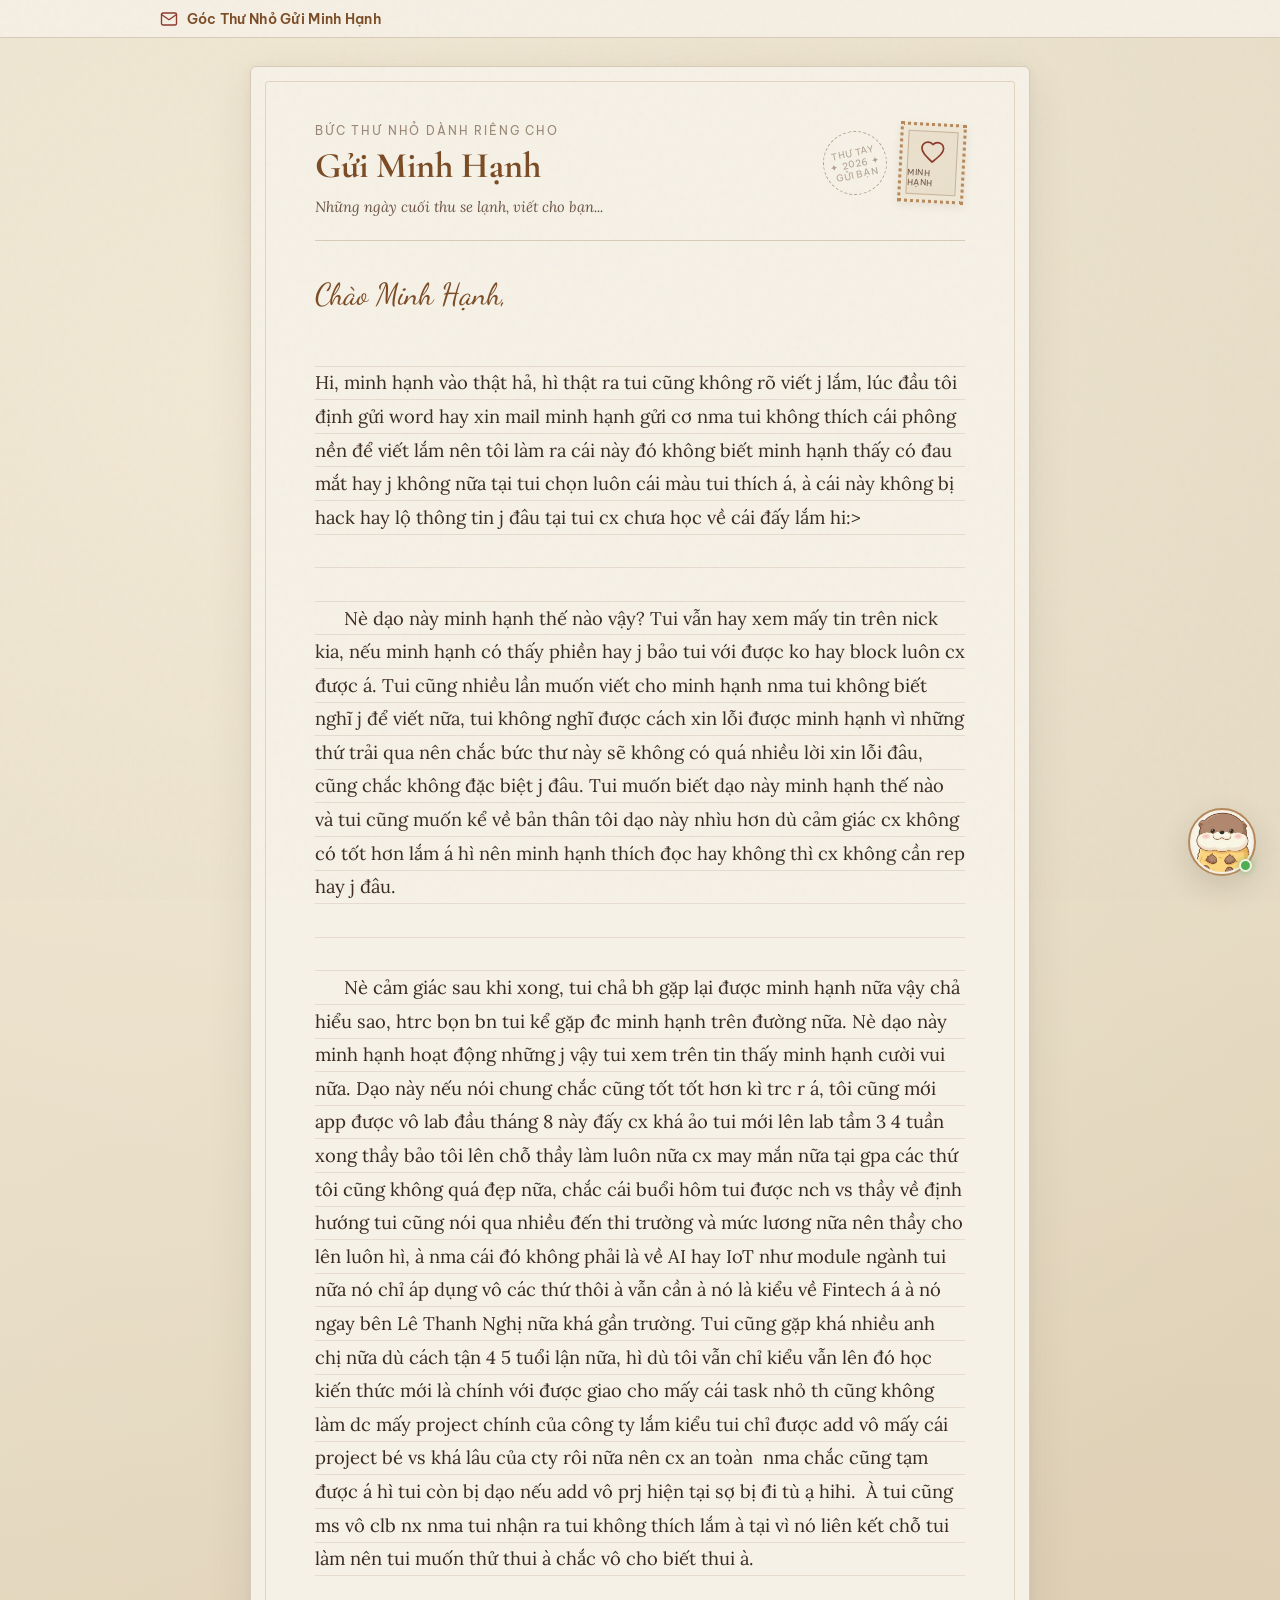
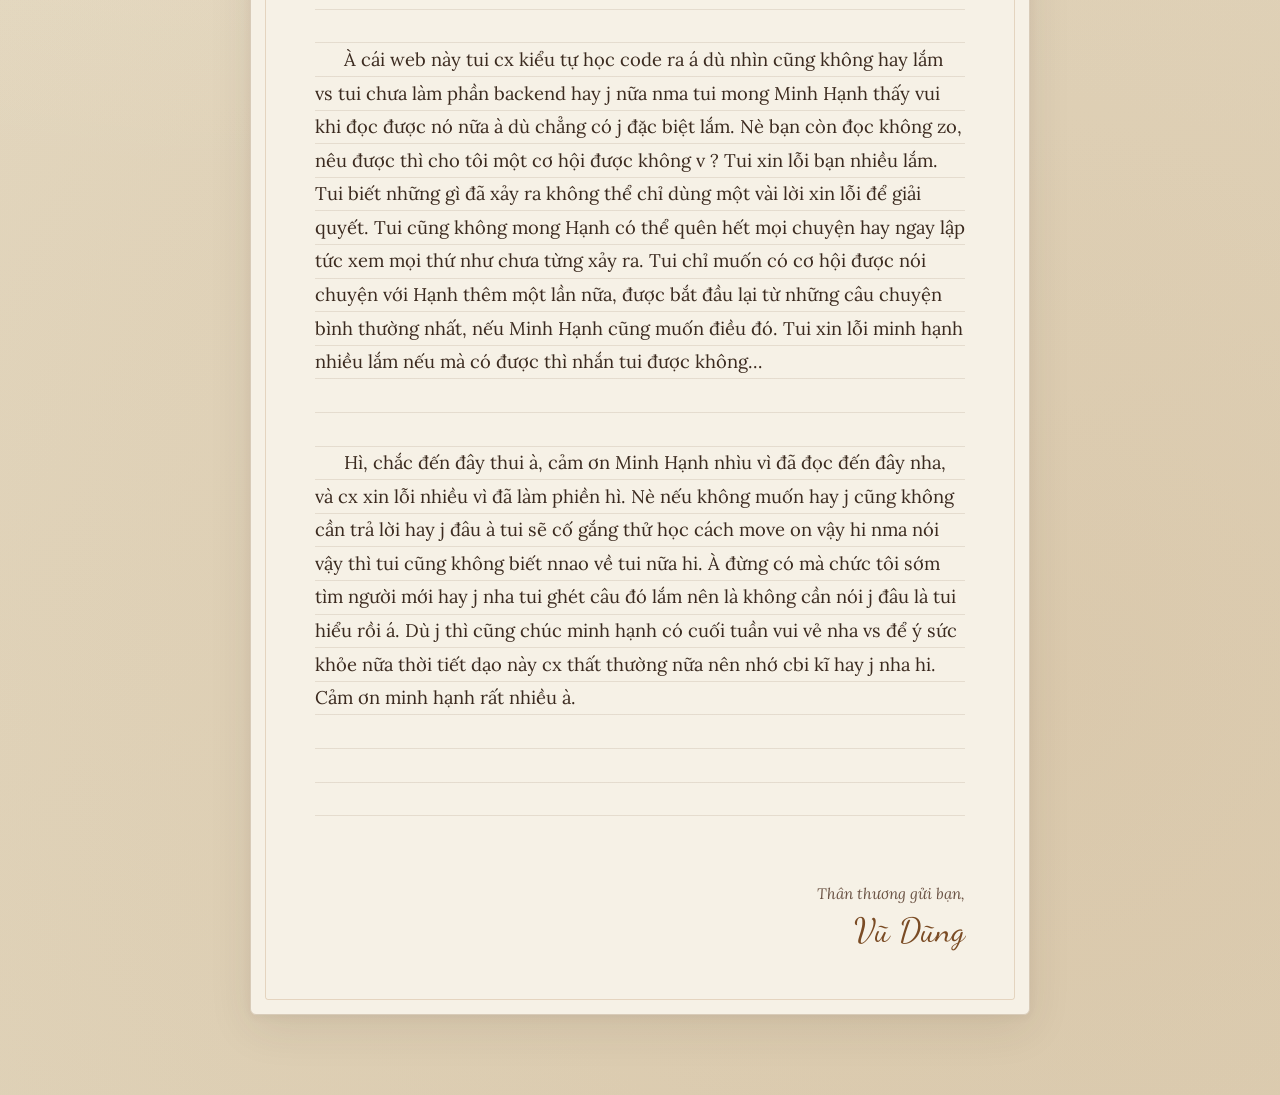
==== commit 9b212660: "Bo phan Tai but cuoi thu va cap nhat noi dung buc thu" ====
--- a/Thu_Gui_Minh_Hanh.html
+++ b/Thu_Gui_Minh_Hanh.html
@@ -1317,12 +1317,8 @@
         </div>
       </div>
 
-      <!-- Cuối thư: Tái bút & Chữ ký -->
+      <!-- Cuối thư: Chữ ký -->
       <footer class="letter-footer">
-        <div class="letter-postscript" id="letterPostscript" contenteditable="false" spellcheck="false">
-          Tái bút: Ở góc dưới trang web có một người bạn nhỏ mình nhờ ở lại bầu bạn cùng Minh Hạnh. Nếu đọc thư đủ lâu (khoảng 2 phút), bạn nhỏ ấy sẽ thỉnh thoảng nhắn vài lời dễ thương với bạn đó!
-        </div>
-
         <div class="letter-signature-block">
           <div class="signature-closing" id="letterClosing" contenteditable="false" spellcheck="false">
             Thân thương gửi bạn,
@@ -1381,8 +1377,8 @@
 (function initThuGuiMinhHanh() {
   "use strict";
 
-  const STORAGE_KEY = "thu_gui_minh_hanh_data_v2";
-  const CLOUD_LETTER_TOPIC = "thu_gui_minh_hanh_letter_cloud_vd2003071_v2";
+  const STORAGE_KEY = "thu_gui_minh_hanh_data_v3";
+  const CLOUD_LETTER_TOPIC = "thu_gui_minh_hanh_letter_cloud_vd2003071_v3";
 
   // --------------------------------------------------------------------------
   // 1. CẤU HÌNH CON BOT ĐỒNG HÀNH (Đúng 4 câu theo yêu cầu)
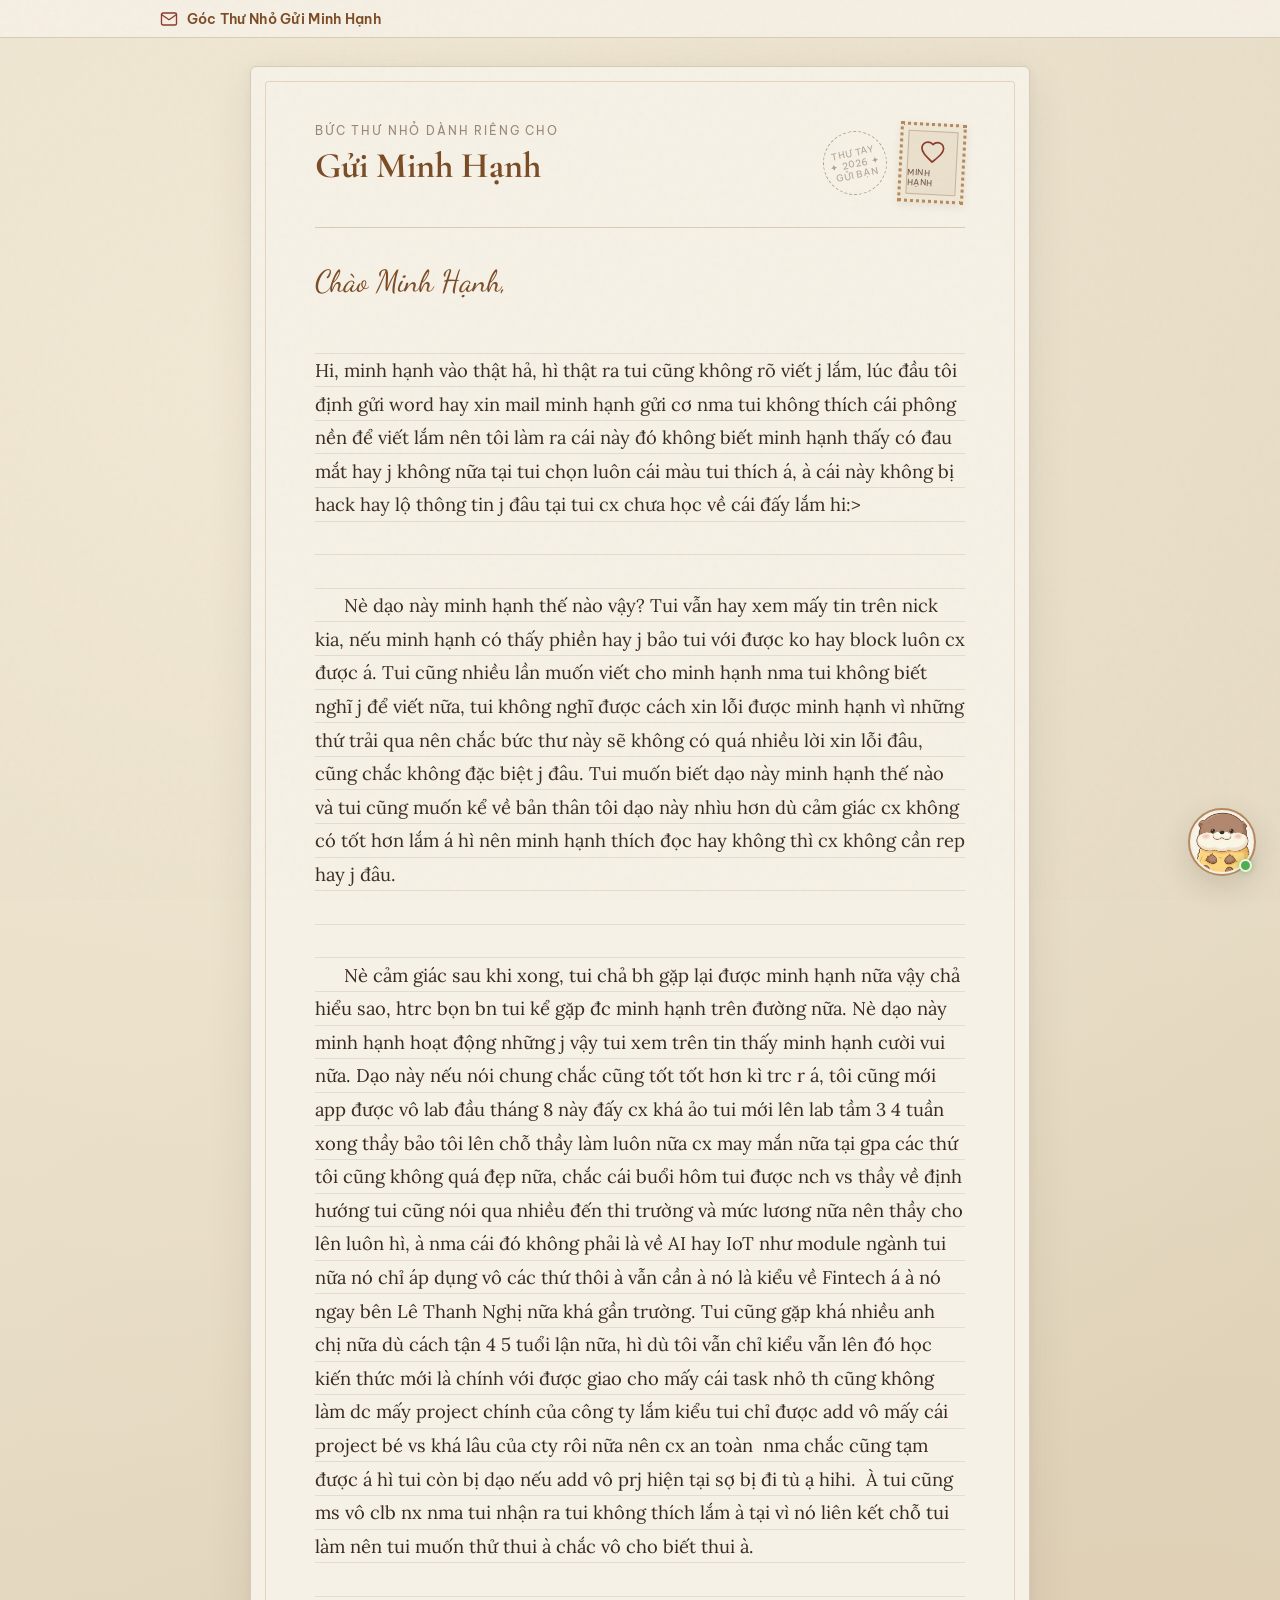
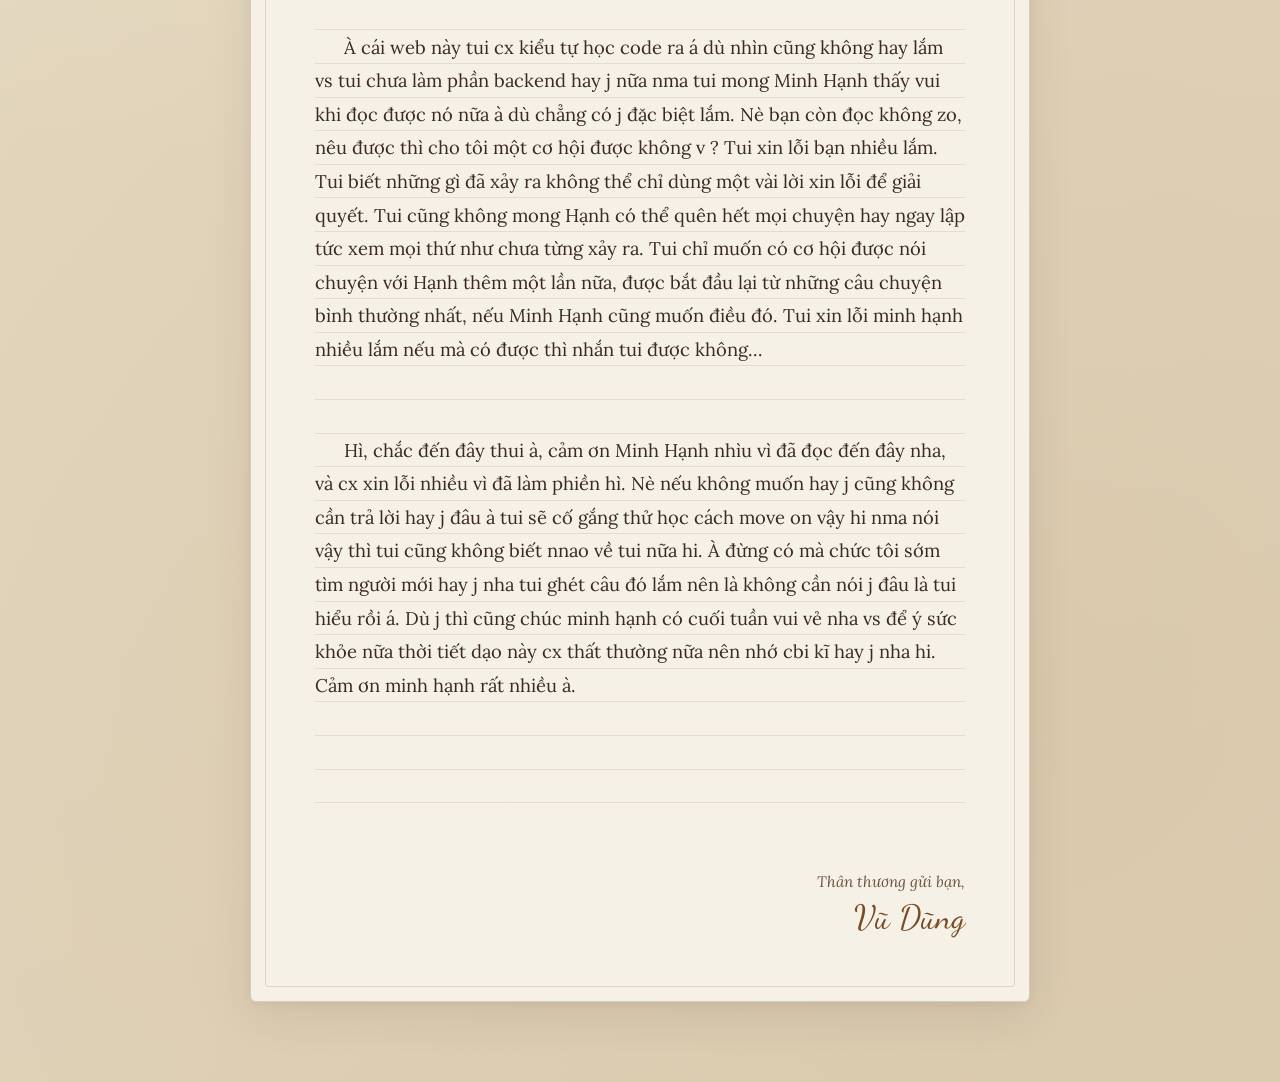
==== commit 9f5b325a: "Bo dong Nhung ngay cuoi thu se lanh" ====
--- a/Thu_Gui_Minh_Hanh.html
+++ b/Thu_Gui_Minh_Hanh.html
@@ -1279,9 +1279,6 @@
           <h1 class="letter-main-title" id="letterTitle" contenteditable="false" spellcheck="false">
             Gửi Minh Hạnh
           </h1>
-          <div class="letter-date-place" id="letterDate" contenteditable="false" spellcheck="false">
-            Những ngày cuối thu se lạnh, viết cho bạn...
-          </div>
         </div>
 
         <div class="vintage-stamp-box" id="vintageStampBox" aria-hidden="true">
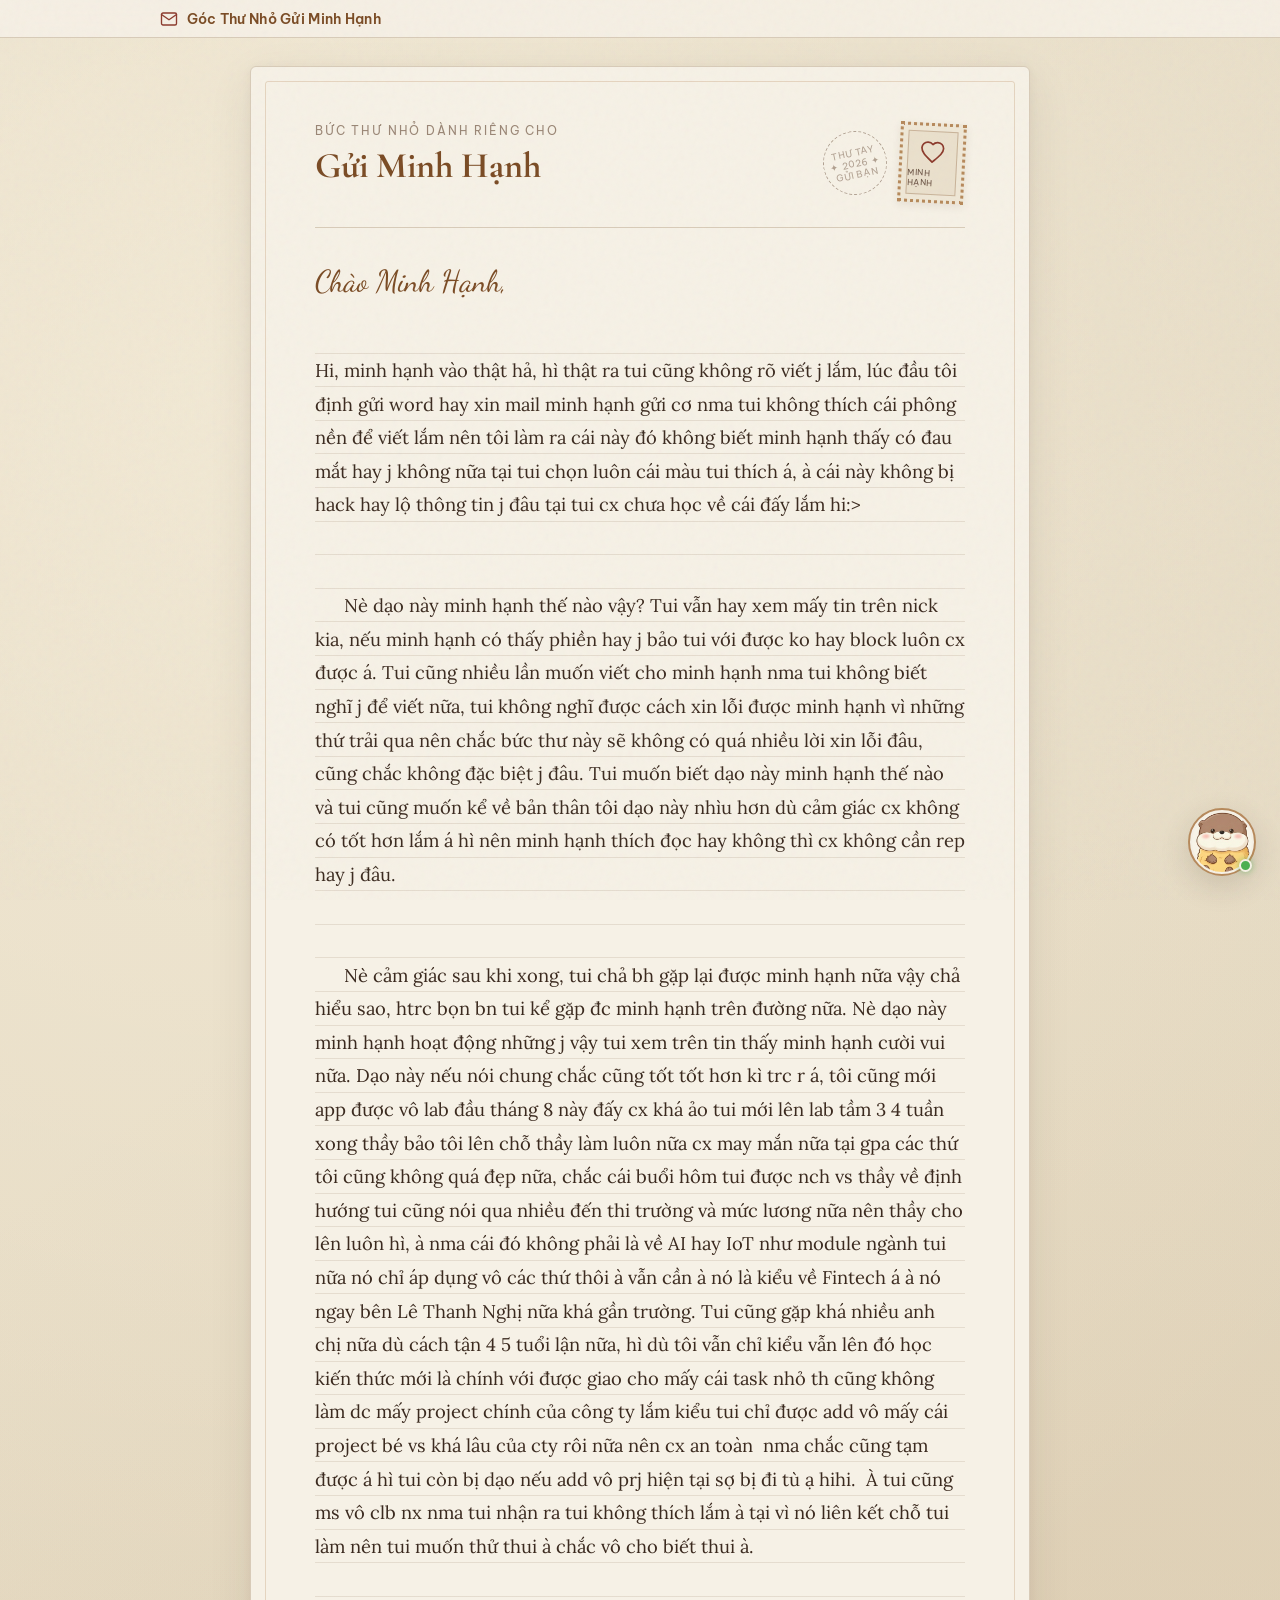
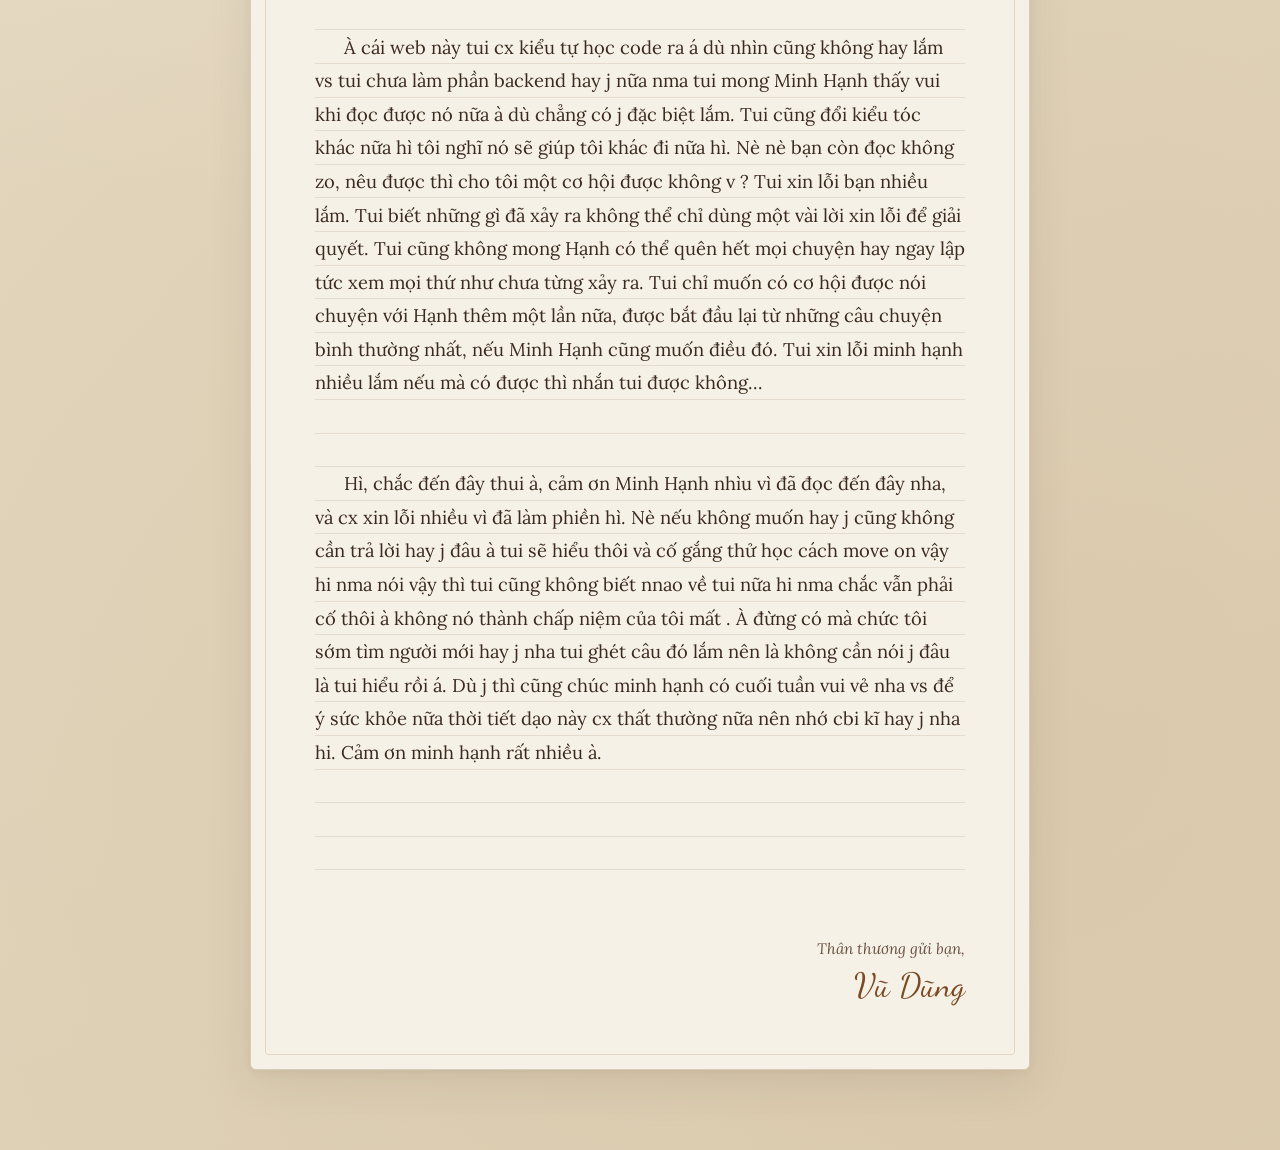
==== commit 1dcc3c8c: "Cap nhat noi dung buc thu moi nhat" ====
--- a/Thu_Gui_Minh_Hanh.html
+++ b/Thu_Gui_Minh_Hanh.html
@@ -1239,35 +1239,6 @@
   </header>
 
   <!-- ========================================================================
-       BẢNG VIẾT & CẬP NHẬT THƯ TRÊN LINK (Chỉ hiện khi Vũ Dũng mở ?viet=1)
-       Hoàn toàn ẩn khi Minh Hạnh mở link bình thường
-       ======================================================================== -->
-  <section class="author-admin-panel" id="authorAdminPanel" aria-label="Bảng viết thư">
-    <div class="author-card">
-      <div class="author-card-header">
-        <div class="author-card-title">
-          <span class="status-pill" id="saveStatusBadge">✍️ Chế độ Viết / Sửa Thư (Dành riêng cho Vũ Dũng)</span>
-        </div>
-        <button type="button" class="btn-action" id="btnLockView" title="Ẩn thanh công cụ để xem đúng giao diện Minh Hạnh nhìn thấy">
-          👁️ Xem như Minh Hạnh
-        </button>
-      </div>
-
-      <p class="author-help-text" id="letterStatsText">
-        Bạn có thể bấm trực tiếp vào tiêu đề hoặc nội dung bức thư bên dưới để viết/chỉnh sửa ngay trên link này, sau đó bấm <strong>"Lưu Thư Lên Link &amp; Copy Link"</strong> để cập nhật cho Minh Hạnh.
-      </p>
-
-      <div class="author-actions-row">
-        <button type="button" class="btn-action primary" id="btnSaveCloudLetter">
-          💾 Lưu Thư Lên Link &amp; Copy Link Gửi Minh Hạnh
-        </button>
-      </div>
-
-      <div class="author-toast" id="authorToast"></div>
-    </div>
-  </section>
-
-  <!-- ========================================================================
        TRANG GIẤY ĐỌC THƯ CHÍNH (Đã khóa chỉnh sửa, cố định Kem ấm & Font Lora)
        ======================================================================== -->
   <main class="main-wrapper">
@@ -1309,8 +1280,8 @@
 <p>Hi, minh hạnh vào thật hả, hì thật ra tui cũng không rõ viết j lắm, lúc đầu tôi định gửi word hay xin mail minh hạnh gửi cơ nma tui không thích cái phông nền để viết lắm nên tôi làm ra cái này đó không biết minh hạnh thấy có đau mắt hay j không nữa tại tui chọn luôn cái màu tui thích á, à cái này không bị hack hay lộ thông tin j đâu tại tui cx chưa học về cái đấy lắm hi:&gt;</p>
 <p>Nè dạo này minh hạnh thế nào vậy? Tui vẫn hay xem mấy tin trên nick kia, nếu minh hạnh có thấy phiền hay j bảo tui với được ko hay block luôn cx được á. Tui cũng nhiều lần muốn viết cho minh hạnh nma tui không biết nghĩ j để viết nữa, tui không nghĩ được cách xin lỗi được minh hạnh vì những thứ trải qua nên chắc bức thư này sẽ không có quá nhiều lời xin lỗi đâu, cũng chắc không đặc biệt j đâu. Tui muốn biết dạo này minh hạnh thế nào và tui cũng muốn kể về bản thân tôi dạo này nhìu hơn dù cảm giác cx không có tốt hơn lắm á hì nên minh hạnh thích đọc hay không thì cx không cần rep hay j đâu.</p>
 <p>Nè cảm giác sau khi xong, tui chả bh gặp lại được minh hạnh nữa vậy chả hiểu sao, htrc bọn bn tui kể gặp đc minh hạnh trên đường nữa. Nè dạo này minh hạnh hoạt động những j vậy tui xem trên tin thấy minh hạnh cười vui nữa. Dạo này nếu nói chung chắc cũng tốt tốt hơn kì trc r á, tôi cũng mới app được vô lab đầu tháng 8 này đấy cx khá ảo tui mới lên lab tầm 3 4 tuần xong thầy bảo tôi lên chỗ thầy làm luôn nữa cx may mắn nữa tại gpa các thứ tôi cũng không quá đẹp nữa, chắc cái buổi hôm tui được nch vs thầy về định hướng tui cũng nói qua nhiều đến thi trường và mức lương nữa nên thầy cho lên luôn hì, à nma cái đó không phải là về AI hay IoT như module ngành tui nữa nó chỉ áp dụng vô các thứ thôi à vẫn cần à nó là kiểu về Fintech á à nó ngay bên Lê Thanh Nghị nữa khá gần trường. Tui cũng gặp khá nhiều anh chị nữa dù cách tận 4 5 tuổi lận nữa, hì dù tôi vẫn chỉ kiểu vẫn lên đó học kiến thức mới là chính với được giao cho mấy cái task nhỏ th cũng không làm dc mấy project chính của công ty lắm kiểu tui chỉ được add vô mấy cái project bé vs khá lâu của cty rôi nữa nên cx an toàn  nma chắc cũng tạm được á hì tui còn bị dạo nếu add vô prj hiện tại sợ bị đi tù ạ hihi.  À tui cũng ms vô clb nx nma tui nhận ra tui không thích lắm à tại vì nó liên kết chỗ tui làm nên tui muốn thử thui à chắc vô cho biết thui à.</p>
-<p>À cái web này tui cx kiểu tự học code ra á dù nhìn cũng không hay lắm vs tui chưa làm phần backend hay j nữa nma tui mong Minh Hạnh thấy vui khi đọc được nó nữa à dù chẳng có j đặc biệt lắm. Nè bạn còn đọc không zo, nêu được thì cho tôi một cơ hội được không v ? Tui xin lỗi bạn nhiều lắm. Tui biết những gì đã xảy ra không thể chỉ dùng một vài lời xin lỗi để giải quyết. Tui cũng không mong Hạnh có thể quên hết mọi chuyện hay ngay lập tức xem mọi thứ như chưa từng xảy ra. Tui chỉ muốn có cơ hội được nói chuyện với Hạnh thêm một lần nữa, được bắt đầu lại từ những câu chuyện bình thường nhất, nếu Minh Hạnh cũng muốn điều đó. Tui xin lỗi minh hạnh nhiều lắm nếu mà có được thì nhắn tui được không…</p>
-<p>Hì, chắc đến đây thui à, cảm ơn Minh Hạnh nhìu vì đã đọc đến đây nha, và cx xin lỗi nhiều vì đã làm phiền hì. Nè nếu không muốn hay j cũng không cần trả lời hay j đâu à tui sẽ cố gắng thử học cách move on vậy hi nma nói vậy thì tui cũng không biết nnao về tui nữa hi. À đừng có mà chức tôi sớm tìm người mới hay j nha tui ghét câu đó lắm nên là không cần nói j đâu là tui hiểu rồi á. Dù j thì cũng chúc minh hạnh có cuối tuần vui vẻ nha vs để ý sức khỏe nữa thời tiết dạo này cx thất thường nữa nên nhớ cbi kĩ hay j nha hi. Cảm ơn minh hạnh rất nhiều à.</p>
+<p>À cái web này tui cx kiểu tự học code ra á dù nhìn cũng không hay lắm vs tui chưa làm phần backend hay j nữa nma tui mong Minh Hạnh thấy vui khi đọc được nó nữa à dù chẳng có j đặc biệt lắm. Tui cũng đổi kiểu tóc khác nữa hì tôi nghĩ nó sẽ giúp tôi khác đi nữa hì. Nè nè bạn còn đọc không zo, nêu được thì cho tôi một cơ hội được không v ? Tui xin lỗi bạn nhiều lắm. Tui biết những gì đã xảy ra không thể chỉ dùng một vài lời xin lỗi để giải quyết. Tui cũng không mong Hạnh có thể quên hết mọi chuyện hay ngay lập tức xem mọi thứ như chưa từng xảy ra. Tui chỉ muốn có cơ hội được nói chuyện với Hạnh thêm một lần nữa, được bắt đầu lại từ những câu chuyện bình thường nhất, nếu Minh Hạnh cũng muốn điều đó. Tui xin lỗi minh hạnh nhiều lắm nếu mà có được thì nhắn tui được không…</p>
+<p>Hì, chắc đến đây thui à, cảm ơn Minh Hạnh nhìu vì đã đọc đến đây nha, và cx xin lỗi nhiều vì đã làm phiền hì. Nè nếu không muốn hay j cũng không cần trả lời hay j đâu à tui sẽ hiểu thôi và cố gắng thử học cách move on vậy hi nma nói vậy thì tui cũng không biết nnao về tui nữa hi nma chắc vẫn phải cố thôi à không nó thành chấp niệm của tôi mất . À đừng có mà chức tôi sớm tìm người mới hay j nha tui ghét câu đó lắm nên là không cần nói j đâu là tui hiểu rồi á. Dù j thì cũng chúc minh hạnh có cuối tuần vui vẻ nha vs để ý sức khỏe nữa thời tiết dạo này cx thất thường nữa nên nhớ cbi kĩ hay j nha hi. Cảm ơn minh hạnh rất nhiều à.</p>
         </div>
       </div>
 
@@ -1360,26 +1331,17 @@
   <script>
 /**
  * ============================================================================
- * THƯ GỬI MINH HẠNH — Interactive Logic (GitHub Pages Live Edition)
- * 1. Đọc & Viết thư trực tiếp trên link GitHub (Lưu đồng bộ Cloud + URL)
- *    - Mặc định khi Minh Hạnh mở link: Giao diện đọc thư sạch sẽ, khóa chỉnh sửa.
- *    - Khi Vũ Dũng mở link thêm ?viet=1 (hoặc bấm 3 lần vào con tem góc phải):
- *      Mở chế độ viết/sửa thư trực tiếp trên link.
- * 2. Con Bot đồng hành ở góc dưới bên phải:
- *    - 2 phút đầu (120s) vào web: Không nói gì
- *    - Sau đó: Random 1 trong 4 câu -> Hiện 30s -> Ẩn 15s -> Random câu tiếp theo
+ * THƯ GỬI MINH HẠNH — Interactive Logic
+ * - Giao diện cố định ở chế độ đọc thư (Xem như Minh Hạnh).
+ * - Con Bot đồng hành ở góc dưới bên phải:
+ *   + 2 phút đầu (120s) vào web: Không nói gì
+ *   + Sau đó: Random 1 trong 4 câu -> Hiện 30s -> Ẩn 15s -> Random câu tiếp theo
  * ============================================================================
  */
 
 (function initThuGuiMinhHanh() {
   "use strict";
 
-  const STORAGE_KEY = "thu_gui_minh_hanh_data_v3";
-  const CLOUD_LETTER_TOPIC = "thu_gui_minh_hanh_letter_cloud_vd2003071_v3";
-
-  // --------------------------------------------------------------------------
-  // 1. CẤU HÌNH CON BOT ĐỒNG HÀNH (Đúng 4 câu theo yêu cầu)
-  // --------------------------------------------------------------------------
   const BOT_MESSAGES = [
     "Cho tôi xin lỗi nhiều với",
     "Trời sắp lạnh rồi mặc ấm vào nha",
@@ -1457,205 +1419,9 @@
     });
   }
 
-  // --------------------------------------------------------------------------
-  // 2. VIẾT / CHỈNH SỬA THƯ TRỰC TIẾP TRÊN LINK & ĐỒNG BỘ CHO MINH HẠNH
-  // --------------------------------------------------------------------------
-  const editableIds = [
-    "letterTitle",
-    "letterDate",
-    "letterSalutation",
-    "letterBody",
-    "letterPostscript",
-    "letterClosing",
-    "letterSignature"
-  ];
-
-  const authorToast = document.getElementById("authorToast");
-  const btnLockView = document.getElementById("btnLockView");
-  const btnSaveCloudLetter = document.getElementById("btnSaveCloudLetter");
-  const vintageStampBox = document.getElementById("vintageStampBox");
-
-  function showToast(htmlMsg) {
-    if (!authorToast) return;
-    authorToast.innerHTML = htmlMsg;
-    authorToast.style.display = "block";
-  }
-
-  function getCurrentLetterData() {
-    const data = {};
-    editableIds.forEach((id) => {
-      const el = document.getElementById(id);
-      if (el) {
-        data[id] = el.innerHTML;
-      }
-    });
-    return data;
-  }
-
-  function applyLetterData(data) {
-    if (!data || typeof data !== "object") return;
-    editableIds.forEach((id) => {
-      const el = document.getElementById(id);
-      if (el && typeof data[id] === "string" && data[id].trim() !== "") {
-        el.innerHTML = data[id];
-      }
-    });
-  }
-
-  function encodeLetterToBase64(data) {
-    try {
-      const jsonStr = JSON.stringify(data);
-      return btoa(encodeURIComponent(jsonStr));
-    } catch (_) {
-      return "";
-    }
-  }
-
-  function decodeLetterFromBase64(b64) {
-    try {
-      const jsonStr = decodeURIComponent(atob(b64));
-      return JSON.parse(jsonStr);
-    } catch (_) {
-      return null;
-    }
-  }
-
-  async function loadLatestLetterContent() {
-    const params = new URLSearchParams(window.location.search);
-    const encodedThu = params.get("thu");
-    if (encodedThu) {
-      const decoded = decodeLetterFromBase64(encodedThu);
-      if (decoded) {
-        applyLetterData(decoded);
-        return;
-      }
-    }
-
-    try {
-      const res = await fetch(`https://ntfy.sh/${CLOUD_LETTER_TOPIC}/json?poll=1`);
-      if (res.ok) {
-        const text = await res.text();
-        const lines = text.trim().split("\n").filter(Boolean);
-        let latestPayload = null;
-        for (const line of lines) {
-          try {
-            const item = JSON.parse(line);
-            if (item && item.event === "message" && item.message) {
-              const parsed = JSON.parse(item.message);
-              if (parsed && parsed.letterData) {
-                latestPayload = parsed.letterData;
-              }
-            }
-          } catch (_) {}
-        }
-        if (latestPayload) {
-          applyLetterData(latestPayload);
-          return;
-        }
-      }
-    } catch (_) {}
-
-    try {
-      const localRaw = localStorage.getItem(STORAGE_KEY);
-      if (localRaw) {
-        applyLetterData(JSON.parse(localRaw));
-      }
-    } catch (_) {}
-  }
-
-  function setAuthorWriteMode(enabled) {
-    document.body.classList.toggle("read-only-mode", !enabled);
-    document.body.classList.toggle("show-admin-panel", enabled);
-    editableIds.forEach((id) => {
-      const el = document.getElementById(id);
-      if (el) {
-        el.setAttribute("contenteditable", enabled ? "true" : "false");
-      }
-    });
-  }
-
-  const urlParams = new URLSearchParams(window.location.search);
-  if (urlParams.has("viet") || urlParams.has("edit") || urlParams.has("admin")) {
-    setAuthorWriteMode(true);
-  }
-
-  let stampClickCount = 0;
-  let stampClickTimer = null;
-  if (vintageStampBox) {
-    vintageStampBox.style.cursor = "pointer";
-    vintageStampBox.addEventListener("click", () => {
-      stampClickCount++;
-      clearTimeout(stampClickTimer);
-      if (stampClickCount >= 3) {
-        stampClickCount = 0;
-        const isCurrentlyReadOnly = document.body.classList.contains("read-only-mode");
-        setAuthorWriteMode(isCurrentlyReadOnly);
-      } else {
-        stampClickTimer = setTimeout(() => {
-          stampClickCount = 0;
-        }, 900);
-      }
-    });
-  }
-
-  if (btnLockView) {
-    btnLockView.addEventListener("click", () => {
-      setAuthorWriteMode(false);
-    });
-  }
-
-  if (btnSaveCloudLetter) {
-    btnSaveCloudLetter.addEventListener("click", async () => {
-      const letterData = getCurrentLetterData();
-      try {
-        localStorage.setItem(STORAGE_KEY, JSON.stringify(letterData));
-      } catch (_) {}
-
-      const originalText = btnSaveCloudLetter.textContent;
-      btnSaveCloudLetter.disabled = true;
-      btnSaveCloudLetter.textContent = "⏳ Đang lưu thư lên Link Web...";
-
-      let cloudSaved = false;
-      try {
-        const res = await fetch(`https://ntfy.sh/${CLOUD_LETTER_TOPIC}`, {
-          method: "POST",
-          body: JSON.stringify({
-            updatedAt: new Date().toLocaleString("vi-VN"),
-            letterData: letterData
-          })
-        });
-        cloudSaved = res.ok;
-      } catch (_) {
-        cloudSaved = false;
-      }
-
-      const cleanBaseUrl = window.location.origin + window.location.pathname;
-      const encoded = encodeLetterToBase64(letterData);
-      const shareUrl = cloudSaved ? cleanBaseUrl : `${cleanBaseUrl}?thu=${encoded}`;
-
-      try {
-        await navigator.clipboard.writeText(shareUrl);
-        showToast(
-          `<strong>✓ Đã lưu nội dung thư lên Link &amp; tự động Copy Link!</strong><br>` +
-          `Link gửi Minh Hạnh: <a href="${shareUrl}" target="_blank" style="color:inherit;font-weight:600;text-decoration:underline;">${shareUrl}</a>`
-        );
-      } catch (_) {
-        showToast(
-          `<strong>✓ Đã lưu nội dung thư lên Link thành công!</strong><br>` +
-          `Link gửi Minh Hạnh: <a href="${shareUrl}" target="_blank" style="color:inherit;font-weight:600;text-decoration:underline;">${shareUrl}</a>`
-        );
-      }
-
-      btnSaveCloudLetter.disabled = false;
-      btnSaveCloudLetter.textContent = originalText;
-    });
-  }
-
-  // Khởi tạo khi tải trang
-  loadLatestLetterContent();
   initCompanionBot();
 })();
 
-</script>
+  </script>
 </body>
 </html>
